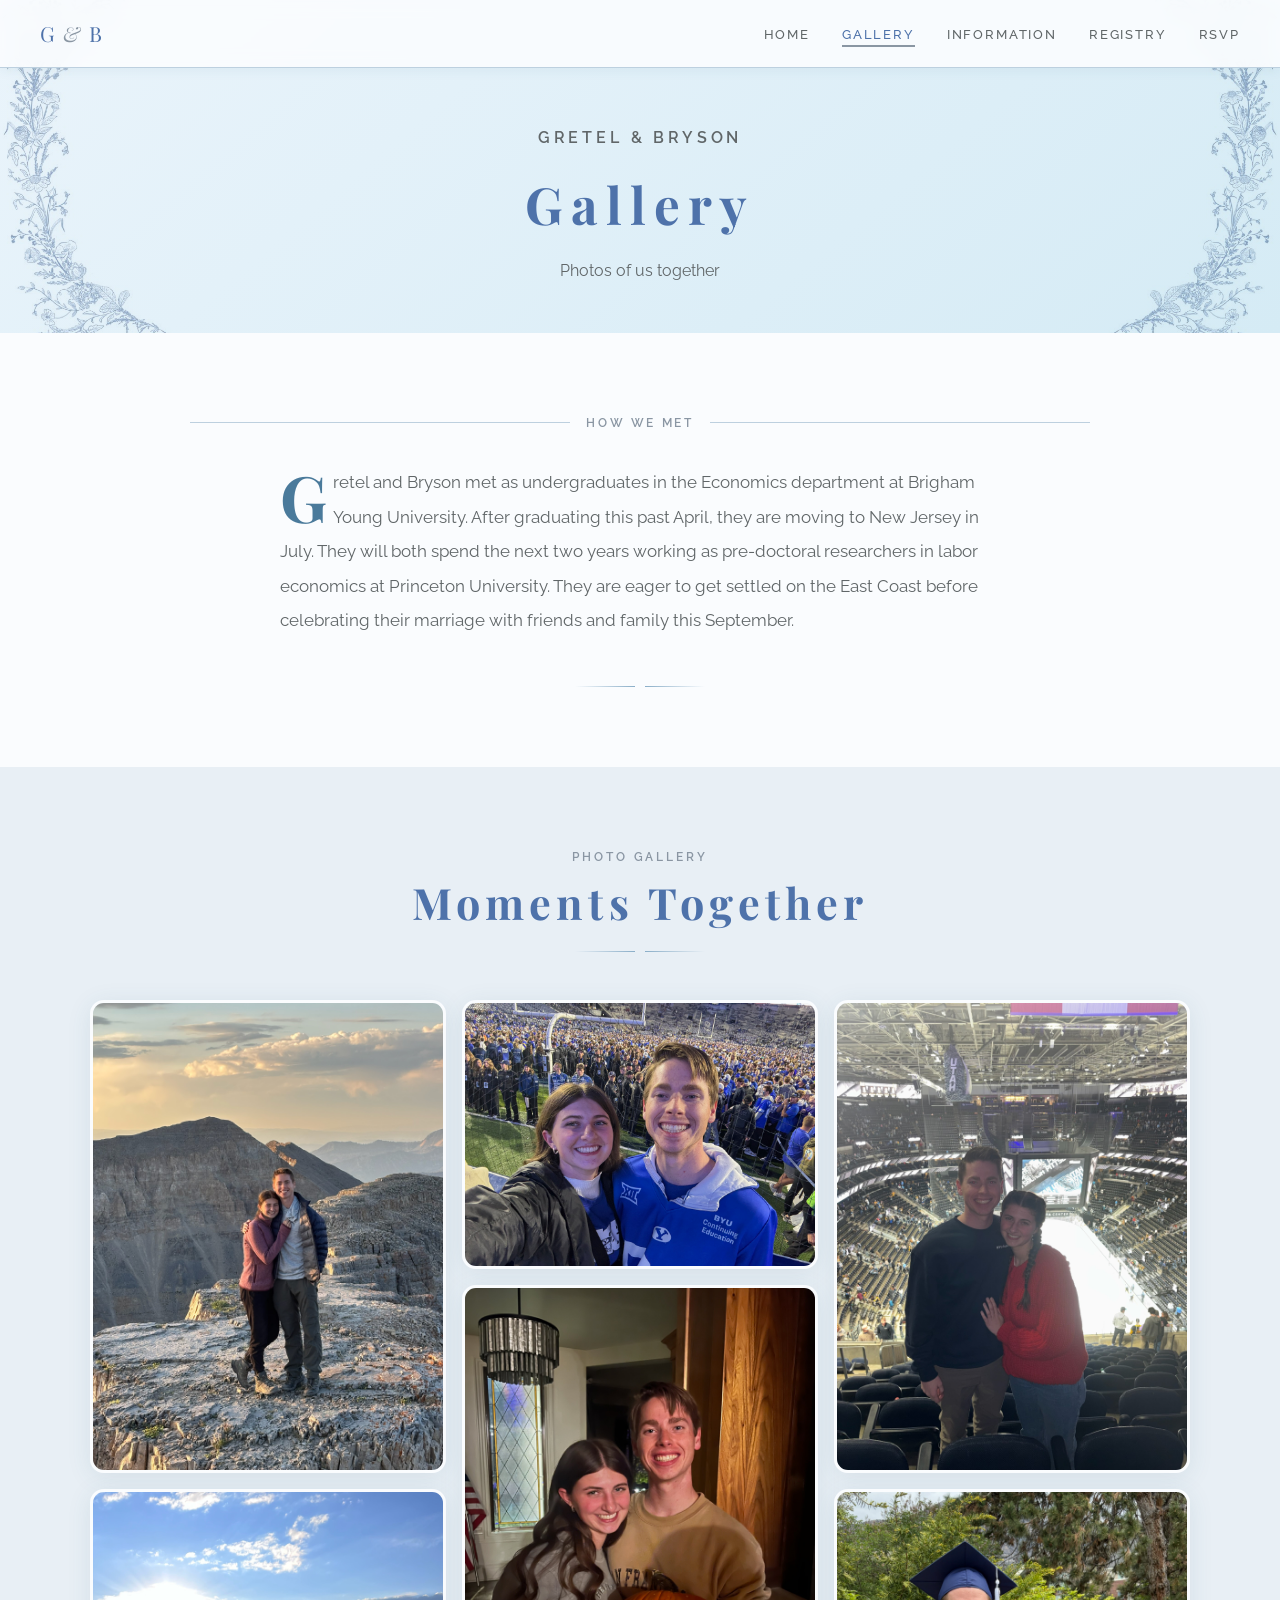
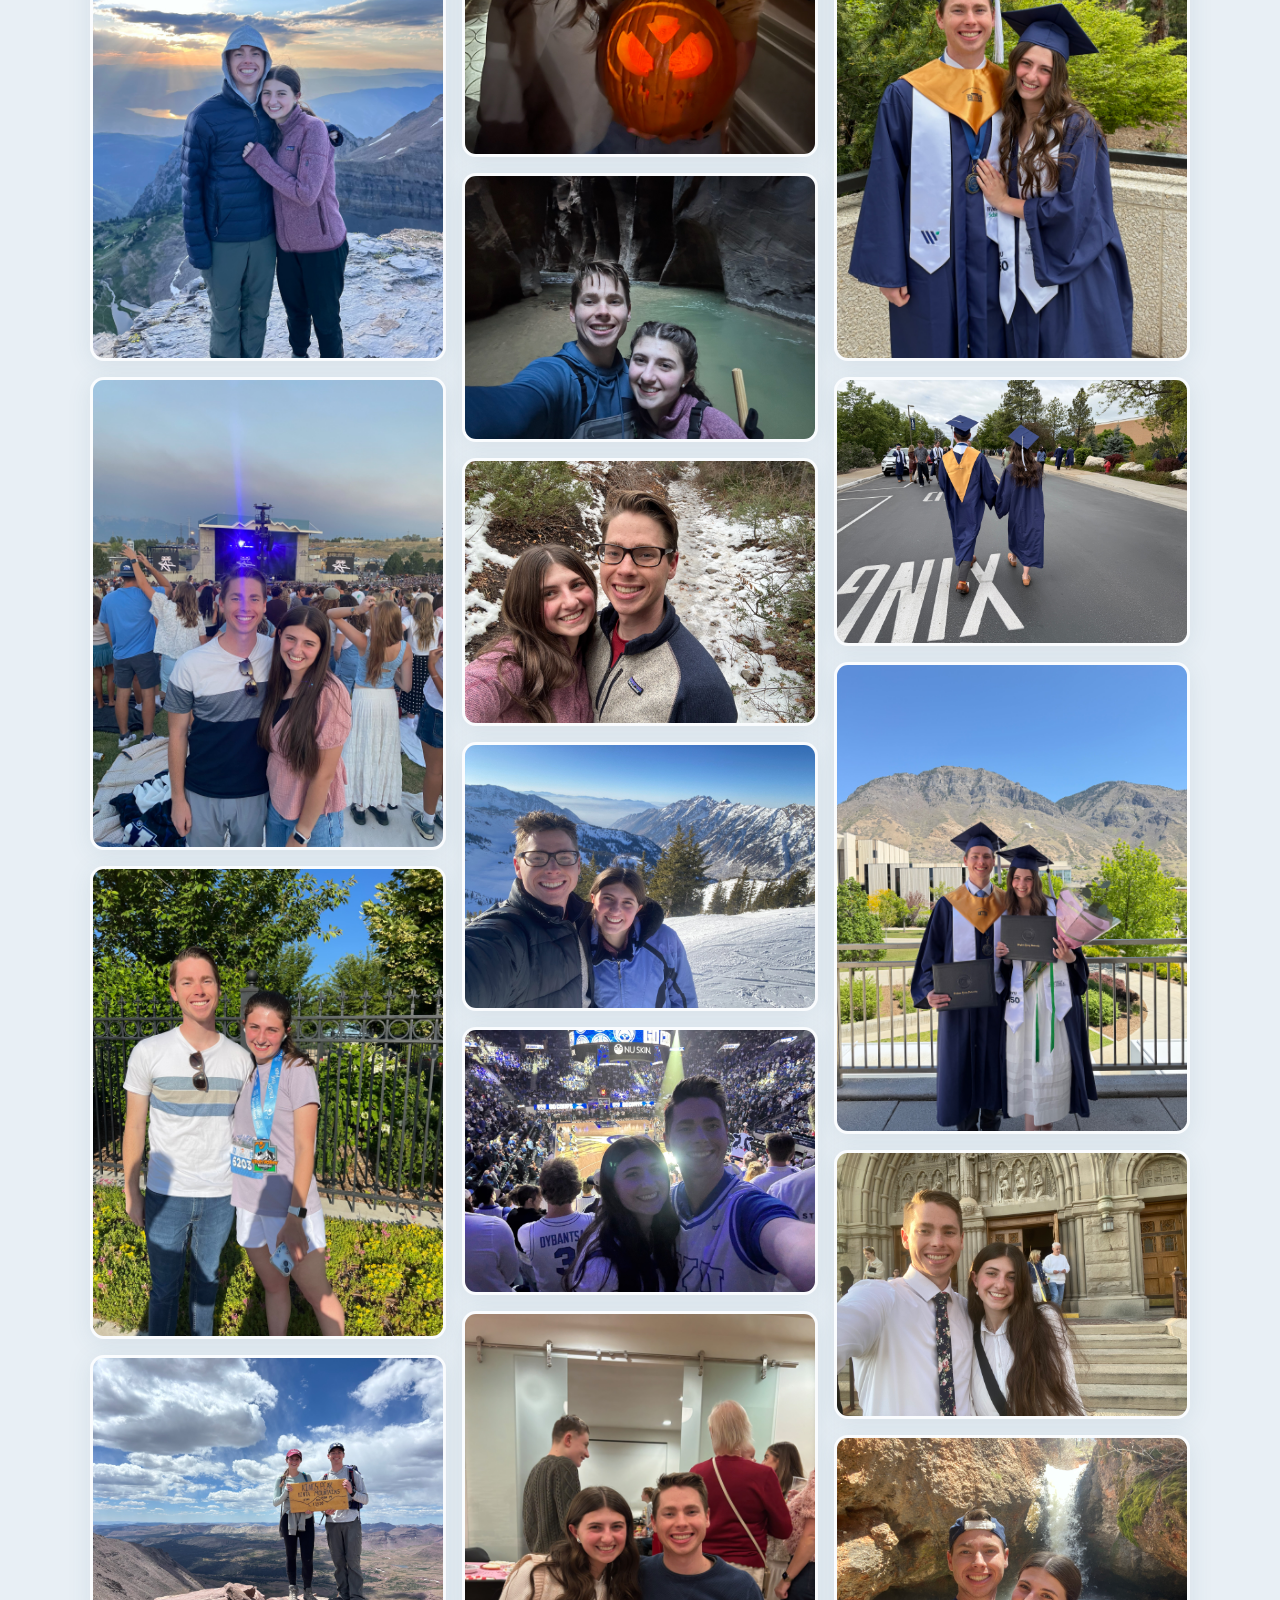
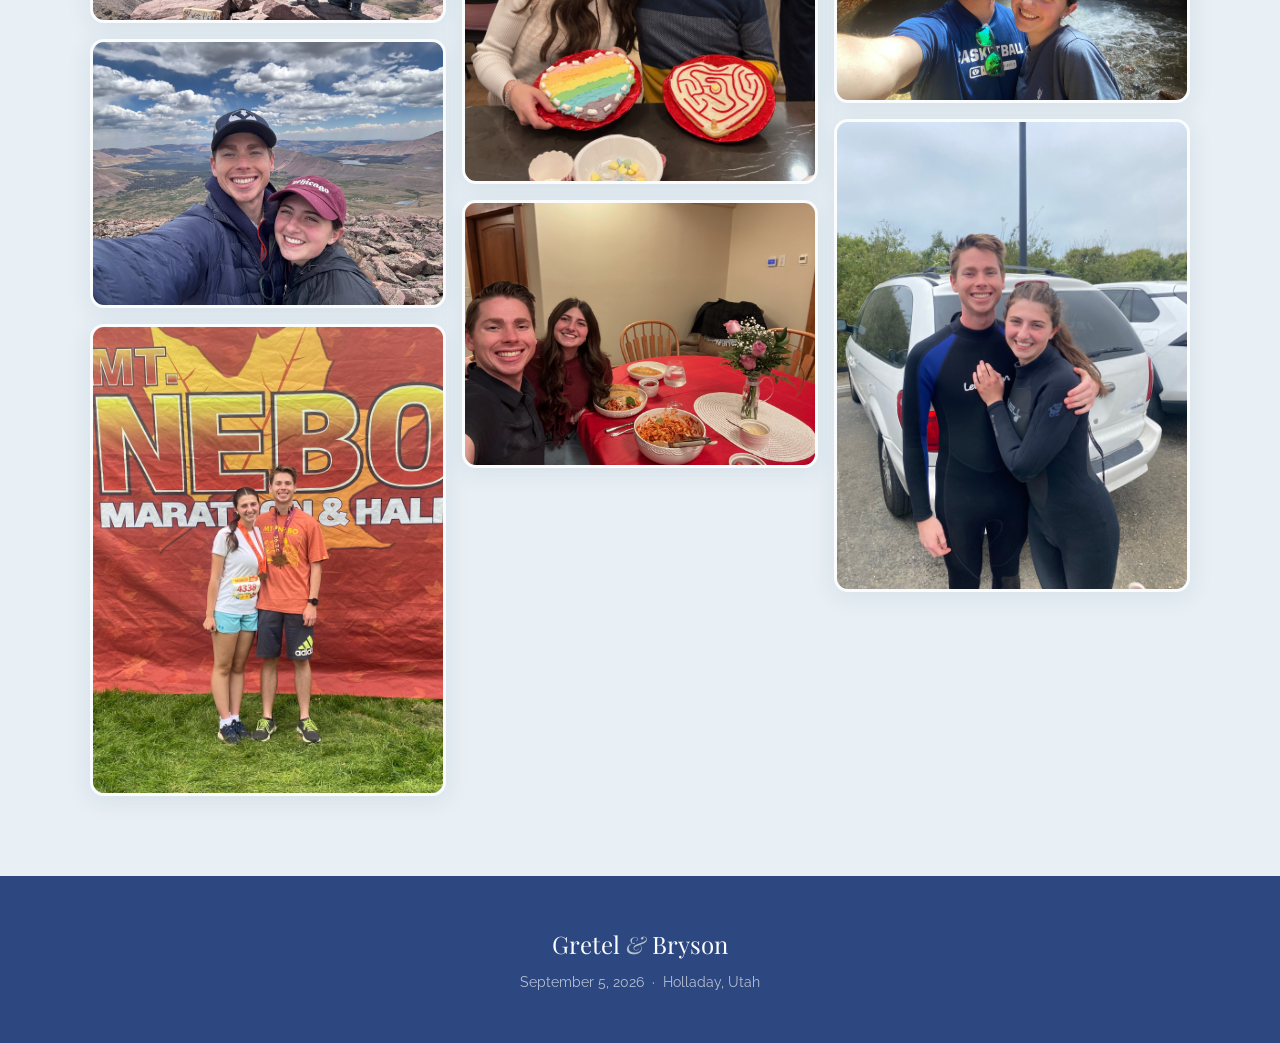
==== gallery.html @ ce67a37f "Add files via upload" ====
<!DOCTYPE html>

<html lang="en">
<head>
<meta charset="utf-8"/>
<meta content="width=device-width, initial-scale=1.0" name="viewport"/>
<title>Gallery — Gretel &amp; Bryson</title>
<link href="styles.css" rel="stylesheet"/>
<style>
    .story-text {
      max-width: 720px;
      margin: 0 auto;
      font-size: 1.08rem;
      line-height: 2;
      color: var(--text-mid);
      font-family: 'Raleway', sans-serif;
    }

    .story-drop-cap::first-letter {
      font-family: 'Playfair Display', serif;
      font-size: 4rem;
      font-weight: 700;
      color: var(--blue-deep);
      float: left;
      line-height: 0.8;
      margin: 0.1em 0.1em 0 0;
    }

    .chapter-label {
      display: flex;
      align-items: center;
      gap: 1rem;
      margin-bottom: 2rem;
    }
    .chapter-label::before,
    .chapter-label::after {
      content: '';
      flex: 1;
      height: 1px;
      background: var(--blue-light);
    }
    .chapter-label span {
      font-size: 0.75rem;
      letter-spacing: 0.22em;
      text-transform: uppercase;
      color: var(--gold);
      font-weight: 600;
      white-space: nowrap;
    }
  </style>
</head>
<body>
<!-- NAV -->
<nav>
<a class="nav-brand" href="index.html">

      G <span>&amp;</span> B
    </a>
<ul class="nav-links">
<li><a href="index.html">Home</a></li>
<li><a class="active" href="gallery.html">Gallery</a></li>
<li><a href="information.html">Information</a></li>
<li><a href="registry.html">Registry</a></li>
<li><a href="rsvp.html">RSVP</a></li>
</ul>
</nav>
<!-- PAGE HERO -->
<div class="page-hero">
<img alt="" class="page-garland left" src="images/wedding_flowers.jpg"/>
<img alt="" class="page-garland right" src="images/wedding_flowers.jpg"/>
<div class="page-hero-inner">
<p class="section-label">Gretel &amp; Bryson</p>
<h1>Gallery</h1>
<p>Photos of us together</p>
</div>
</div>
<!-- STORY TEXT -->
<section style="background: var(--white);">
<div class="section-inner" style="text-align:center;">
<div class="chapter-label">
<span>How We Met</span>
</div>
<div class="story-text" style="text-align:left;">
<p class="story-drop-cap">
          Gretel and Bryson met as undergraduates in the Economics department at Brigham Young University. After graduating this past April, they are moving to New Jersey in July. They will both spend the next two years working as pre-doctoral researchers in labor economics at Princeton University. They are eager to get settled on the East Coast before celebrating their marriage with friends and family this September.
        </p>
</div>
<div class="divider" style="margin-top:3rem;">

</div>
</div>
</section>
<!-- PHOTO GALLERY -->
<section style="background: var(--blue-pale);">
<div class="section-inner wide">
<div style="text-align:center; margin-bottom:3rem;">
<p class="section-label">Photo Gallery</p>
<h2 class="section-title">Moments Together</h2>
<div class="divider">

</div>
</div>
<div class="photo-gallery" id="gallery">
<div class="photo-gallery-item" onclick="openLightbox(0)"><img alt="Gretel and Bryson" loading="lazy" src="images/IMG_0001.jpg"/></div>
<div class="photo-gallery-item" onclick="openLightbox(1)"><img alt="Gretel and Bryson" loading="lazy" src="images/IMG_0002.jpg"/></div>
<div class="photo-gallery-item" onclick="openLightbox(2)"><img alt="Gretel and Bryson" loading="lazy" src="images/IMG_0003.jpg"/></div>
<div class="photo-gallery-item" onclick="openLightbox(3)"><img alt="Gretel and Bryson" loading="lazy" src="images/IMG_0004.jpg"/></div>
<div class="photo-gallery-item" onclick="openLightbox(4)"><img alt="Gretel and Bryson" loading="lazy" src="images/IMG_0005.jpg"/></div>
<div class="photo-gallery-item" onclick="openLightbox(5)"><img alt="Gretel and Bryson" loading="lazy" src="images/IMG_0006.jpg"/></div>
<div class="photo-gallery-item" onclick="openLightbox(6)"><img alt="Gretel and Bryson" loading="lazy" src="images/IMG_0007.jpg"/></div>
<div class="photo-gallery-item" onclick="openLightbox(7)"><img alt="Gretel and Bryson" loading="lazy" src="images/IMG_0008.jpg"/></div>
<div class="photo-gallery-item" onclick="openLightbox(8)"><img alt="Gretel and Bryson" loading="lazy" src="images/IMG_0009.jpg"/></div>
<div class="photo-gallery-item" onclick="openLightbox(9)"><img alt="Gretel and Bryson" loading="lazy" src="images/IMG_0010.jpg"/></div>
<div class="photo-gallery-item" onclick="openLightbox(10)"><img alt="Gretel and Bryson" loading="lazy" src="images/IMG_0011.jpg"/></div>
<div class="photo-gallery-item" onclick="openLightbox(11)"><img alt="Gretel and Bryson" loading="lazy" src="images/IMG_0012.jpg"/></div>
<div class="photo-gallery-item" onclick="openLightbox(12)"><img alt="Gretel and Bryson" loading="lazy" src="images/IMG_0013.jpg"/></div>
<div class="photo-gallery-item" onclick="openLightbox(13)"><img alt="Gretel and Bryson" loading="lazy" src="images/IMG_0014.jpg"/></div>
<div class="photo-gallery-item" onclick="openLightbox(14)"><img alt="Gretel and Bryson" loading="lazy" src="images/IMG_0015.jpg"/></div>
<div class="photo-gallery-item" onclick="openLightbox(15)"><img alt="Gretel and Bryson" loading="lazy" src="images/IMG_0016.jpg"/></div>
<div class="photo-gallery-item" onclick="openLightbox(16)"><img alt="Gretel and Bryson" loading="lazy" src="images/IMG_0017.jpg"/></div>
<div class="photo-gallery-item" onclick="openLightbox(17)"><img alt="Gretel and Bryson" loading="lazy" src="images/IMG_0018.jpeg"/></div>
<div class="photo-gallery-item" onclick="openLightbox(18)"><img alt="Gretel and Bryson" loading="lazy" src="images/IMG_0019.jpeg"/></div>
<div class="photo-gallery-item" onclick="openLightbox(19)"><img alt="Gretel and Bryson" loading="lazy" src="images/F5351442-0942-4ABD-81E9-B2943E50AB1A.jpeg"/></div>
<div class="photo-gallery-item" onclick="openLightbox(20)"><img alt="Gretel and Bryson" loading="lazy" src="images/9490EA59-0262-4757-8E0F-802A76DB2DB2.jpeg"/></div>
<div class="photo-gallery-item" onclick="openLightbox(21)"><img alt="Gretel and Bryson" loading="lazy" src="images/1F84825C-9CA9-45B9-AF4E-D3D174F434C0.jpeg"/></div>
</div>
</div>
</section>
<!-- LIGHTBOX -->
<div class="lightbox" id="lightbox" onclick="closeLightboxIfBackground(event)">
<button class="lightbox-close" onclick="closeLightbox()">×</button>
<button class="lightbox-nav prev" onclick="changePhoto(-1)">‹</button>
<img alt="" id="lightbox-img" src=""/>
<button class="lightbox-nav next" onclick="changePhoto(1)">›</button>
</div>
<!-- FOOTER -->
<footer>


<p class="footer-names">Gretel <span>&amp;</span> Bryson</p>
<p style="margin-top:0.3rem;">September 5, 2026  ·  Holladay, Utah</p>
</footer>
<script>
    const photos = [
      'images/IMG_0001.jpg','images/IMG_0002.jpg','images/IMG_0003.jpg',
      'images/IMG_0004.jpg','images/IMG_0005.jpg','images/IMG_0006.jpg',
      'images/IMG_0007.jpg','images/IMG_0008.jpg','images/IMG_0009.jpg',
      'images/IMG_0010.jpg','images/IMG_0011.jpg','images/IMG_0012.jpg',
      'images/IMG_0013.jpg','images/IMG_0014.jpg','images/IMG_0015.jpg',
      'images/IMG_0016.jpg','images/IMG_0017.jpg','images/IMG_0018.jpeg',
      'images/IMG_0019.jpeg','images/F5351442-0942-4ABD-81E9-B2943E50AB1A.jpeg',
      'images/9490EA59-0262-4757-8E0F-802A76DB2DB2.jpeg',
      'images/1F84825C-9CA9-45B9-AF4E-D3D174F434C0.jpeg'
    ];
    let current = 0;

    function openLightbox(index) {
      current = index;
      document.getElementById('lightbox-img').src = photos[current];
      document.getElementById('lightbox').classList.add('open');
      document.body.style.overflow = 'hidden';
    }

    function closeLightbox() {
      document.getElementById('lightbox').classList.remove('open');
      document.body.style.overflow = '';
    }

    function closeLightboxIfBackground(e) {
      if (e.target === document.getElementById('lightbox')) closeLightbox();
    }

    function changePhoto(dir) {
      current = (current + dir + photos.length) % photos.length;
      document.getElementById('lightbox-img').src = photos[current];
    }

    document.addEventListener('keydown', e => {
      if (!document.getElementById('lightbox').classList.contains('open')) return;
      if (e.key === 'ArrowRight') changePhoto(1);
      if (e.key === 'ArrowLeft')  changePhoto(-1);
      if (e.key === 'Escape')     closeLightbox();
    });
  </script>
</body>
</html>
---- styles.css ----
@import url('https://fonts.googleapis.com/css2?family=Playfair+Display:ital,wght@0,400;0,600;0,700;1,400;1,600&family=Raleway:wght@300;400;500;600&display=swap');

*, *::before, *::after { box-sizing: border-box; margin: 0; padding: 0; }

:root {
  --blue-pale:    #e8eff5;
  --blue-light:   #bdd0df;
  --blue-mid:     #8aaec8;
  --blue-deep:    #4a7a9b;
  --blue-dark:    #4e72aa;
  --gold:         #8a96a3;
  --gold-light:   #b8c2cc;
  --text-dark:    #38393a;
  --text-mid:     #606668;
  --text-light:   #90979c;
  --white:        #fafcfe;
  --shadow:       0 4px 24px rgba(46,95,122,0.10);
  --shadow-hover: 0 8px 32px rgba(46,95,122,0.18);
}

html { scroll-behavior: smooth; }

body {
  font-family: 'Raleway', sans-serif;
  color: var(--text-dark);
  background: var(--white);
  line-height: 1.7;
}

/* ── FLOWER SVG ASSETS ── */
/* Inline reusable flower used via JS/HTML */
.floral-divider {
  display: flex;
  align-items: center;
  justify-content: center;
  gap: 0.6rem;
  margin: 1.8rem auto;
}

.floral-divider .line {
  height: 1px;
  width: 80px;
  background: linear-gradient(90deg, transparent, var(--blue-mid), transparent);
}

.floral-divider .flower-sm {
  width: 22px;
  height: 22px;
  opacity: 0.7;
}

/* Corner flower decorations */
.flower-corner {
  position: absolute;
  opacity: 0.13;
  pointer-events: none;
}

/* ── NAVIGATION ── */
nav {
  position: fixed;
  top: 0; left: 0; right: 0;
  z-index: 100;
  background: rgba(250,252,254,0.93);
  backdrop-filter: blur(8px);
  border-bottom: 1px solid var(--blue-light);
  padding: 0 2.5rem;
  display: flex;
  align-items: center;
  justify-content: space-between;
  height: 68px;
  box-shadow: 0 2px 12px rgba(46,95,122,0.07);
}

.nav-brand {
  font-family: 'Playfair Display', serif;
  font-size: 1.3rem;
  color: var(--blue-dark);
  text-decoration: none;
  letter-spacing: 0.02em;
  display: flex;
  align-items: center;
  gap: 0.5rem;
}

.nav-brand span { color: var(--gold); font-style: italic; }

.nav-links {
  display: flex;
  gap: 2rem;
  list-style: none;
}

.nav-links a {
  font-family: 'Raleway', sans-serif;
  font-weight: 500;
  font-size: 0.82rem;
  letter-spacing: 0.14em;
  text-transform: uppercase;
  color: var(--text-mid);
  text-decoration: none;
  transition: color 0.2s;
  padding-bottom: 3px;
}

.nav-links a:hover { color: var(--blue-dark); }
.nav-links a.active {
  color: var(--blue-dark);
  border-bottom: 2px solid var(--gold);
}

/* ── BUTTONS ── */
.btn {
  display: inline-block;
  padding: 0.85rem 2.2rem;
  border-radius: 40px;
  font-family: 'Raleway', sans-serif;
  font-weight: 600;
  font-size: 0.85rem;
  letter-spacing: 0.1em;
  text-transform: uppercase;
  text-decoration: none;
  cursor: pointer;
  border: none;
  transition: all 0.25s ease;
}

.btn-primary {
  background: var(--blue-deep);
  color: var(--white);
  box-shadow: 0 4px 14px rgba(74,122,155,0.3);
}
.btn-primary:hover {
  background: #3d62a0;
  box-shadow: 0 6px 20px rgba(74,122,155,0.4);
  transform: translateY(-1px);
}

.btn-outline {
  background: transparent;
  color: var(--blue-dark);
  border: 1.5px solid var(--blue-deep);
}
.btn-outline:hover {
  background: var(--blue-pale);
  transform: translateY(-1px);
}

.btn-gold {
  background: var(--gold);
  color: var(--white);
  box-shadow: 0 4px 14px rgba(196,168,130,0.35);
}
.btn-gold:hover {
  background: #6e7d8c;
  transform: translateY(-1px);
}

/* ── SECTION SHARED ── */
section { padding: 5rem 1.5rem; }

.section-inner { max-width: 900px; margin: 0 auto; }
.section-inner.wide { max-width: 1100px; }

.section-label {
  font-size: 0.75rem;
  letter-spacing: 0.24em;
  text-transform: uppercase;
  color: var(--gold);
  font-weight: 600;
  margin-bottom: 0.6rem;
}

.section-title {
  font-family: 'Playfair Display', serif;
  font-size: clamp(1.9rem, 4vw, 2.7rem);
  color: var(--blue-dark);
  line-height: 1.2;
  margin-bottom: 1rem;
  letter-spacing: 0.12em;
}

/* Floral divider replaces old .divider */
.divider {
  display: flex;
  align-items: center;
  justify-content: center;
  gap: 0.6rem;
  margin: 1.4rem auto 0;
}
.divider::before,
.divider::after {
  content: '';
  height: 1px;
  width: 60px;
  background: linear-gradient(90deg, transparent, var(--blue-mid));
}
.divider::after {
  background: linear-gradient(90deg, var(--blue-mid), transparent);
}
.divider-flower {
  display: inline-block;
  width: 18px;
  height: 18px;
}

/* ── FOOTER ── */
footer {
  background: #2d4880;
  color: rgba(255,255,255,0.65);
  text-align: center;
  padding: 3rem 1rem;
  font-size: 0.88rem;
  position: relative;
  overflow: hidden;
}

footer .footer-flowers {
  position: absolute;
  opacity: 0.08;
  bottom: -20px;
}
footer .footer-flowers.left  { left: -20px; }
footer .footer-flowers.right { right: -20px; transform: scaleX(-1); }

footer .footer-names {
  font-family: 'Playfair Display', serif;
  font-size: 1.5rem;
  color: var(--white);
  margin-bottom: 0.4rem;
}
footer .footer-names span { color: var(--gold-light); font-style: italic; }

/* ── CARDS ── */
.card {
  background: var(--white);
  border-radius: 16px;
  padding: 2rem;
  box-shadow: var(--shadow);
  border: 1px solid rgba(189,208,223,0.6);
  transition: box-shadow 0.25s, transform 0.25s;
}
.card:hover {
  box-shadow: var(--shadow-hover);
  transform: translateY(-3px);
}
.card-icon { font-size: 1.8rem; margin-bottom: 0.9rem; }
.card h3 {
  font-family: 'Playfair Display', serif;
  font-size: 1.2rem;
  color: var(--blue-dark);
  margin-bottom: 0.5rem;
}

.grid-2 { display: grid; grid-template-columns: repeat(auto-fit, minmax(260px,1fr)); gap: 1.5rem; }
.grid-3 { display: grid; grid-template-columns: repeat(auto-fit, minmax(240px,1fr)); gap: 1.5rem; }
.grid-4 { display: grid; grid-template-columns: repeat(auto-fit, minmax(200px,1fr)); gap: 1.5rem; }

/* ── FORMS ── */
.form-group { margin-bottom: 1.4rem; }
.form-group label {
  display: block;
  font-weight: 600;
  font-size: 0.85rem;
  letter-spacing: 0.06em;
  color: var(--text-dark);
  margin-bottom: 0.45rem;
}
.form-group input,
.form-group select,
.form-group textarea {
  width: 100%;
  padding: 0.75rem 1rem;
  border: 1.5px solid var(--blue-light);
  border-radius: 10px;
  font-family: 'Raleway', sans-serif;
  font-size: 0.95rem;
  color: var(--text-dark);
  background: var(--white);
  transition: border-color 0.2s, box-shadow 0.2s;
  outline: none;
}
.form-group input:focus,
.form-group select:focus,
.form-group textarea:focus {
  border-color: var(--blue-deep);
  box-shadow: 0 0 0 3px rgba(74,122,155,0.12);
}
.form-group textarea { resize: vertical; min-height: 110px; }
.form-row { display: grid; grid-template-columns: 1fr 1fr; gap: 1.2rem; }

/* ── BOTANICAL GARLANDS — homepage hero ── */
.hero-garland {
  position: absolute;
  height: clamp(320px, 60vh, 580px);
  width: auto;
  pointer-events: none;
  z-index: 1;
  mix-blend-mode: multiply;
  opacity: 0.92;
  top: 50%;
}
.hero-garland.left {
  left: max(0px, calc(50% - 480px));
  transform: translateY(-50%);
}
.hero-garland.right {
  right: max(0px, calc(50% - 480px));
  transform: translateY(-50%) scaleX(-1);
}
@media (max-width: 700px) {
  .hero-garland { height: clamp(200px, 45vh, 320px); }
  .hero-garland.left  { left: -20px; }
  .hero-garland.right { right: -20px; }
}

/* ── BOTANICAL GARLANDS — inner page banners ── */
.page-garland {
  position: absolute;
  height: 110%;
  width: auto;
  pointer-events: none;
  z-index: 0;
  mix-blend-mode: multiply;
  opacity: 0.80;
  top: 50%;
}
.page-garland.left  { left: -10px;  transform: translateY(-50%); }
.page-garland.right { right: -10px; transform: translateY(-50%) scaleX(-1); }
@media (max-width: 600px) {
  .page-garland { opacity: 0.55; }
}

/* ── HERO (index) ── */
.hero {
  min-height: 100vh;
  background: var(--white);
  display: flex;
  flex-direction: column;
  align-items: center;
  justify-content: center;
  text-align: center;
  padding: 7rem 1.5rem 5rem;
  position: relative;
  overflow: hidden;
}

.hero-content {
  position: relative;
  z-index: 2;
  display: flex;
  flex-direction: column;
  align-items: center;
  justify-content: space-between;
  min-height: 62vh;
  width: 100%;
}

.hero-names-wrap { text-align: center; }

.hero-name-line {
  font-family: 'Playfair Display', serif;
  font-size: clamp(2rem, 5.2vw, 3.6rem);
  color: #4e72aa;
  letter-spacing: 0.3em;
  line-height: 1.3;
  margin: 0;
  font-weight: 400;
}

.hero-and {
  font-family: 'Raleway', sans-serif;
  font-size: 0.9rem;
  color: #8a96a3;
  letter-spacing: 0.06em;
  margin: 1rem 0;
  font-weight: 400;
}

.hero-date-wrap { text-align: center; }

.hero-date {
  font-family: 'Playfair Display', serif;
  font-size: clamp(0.85rem, 1.8vw, 1.1rem);
  color: #4e72aa;
  letter-spacing: 0.26em;
  margin-bottom: 0.5rem;
  font-style: normal;
}

.hero-location {
  font-size: 0.82rem;
  color: #8a96a3;
  letter-spacing: 0.08em;
  text-transform: none;
  margin-bottom: 0;
}


/* ── PAGE HERO (inner pages) ── */
.page-hero {
  padding-top: 68px;
  background: linear-gradient(140deg, #eaf4fb, #d5ebf5);
  text-align: center;
  position: relative;
  overflow: hidden;
}
.page-hero-flower {
  position: absolute;
  opacity: 0.1;
  pointer-events: none;
}
.page-hero-flower.left  { left: -30px; bottom: -30px; width: 200px; }
.page-hero-flower.right { right: -30px; top: -30px; width: 200px; transform: rotate(180deg); }

.page-hero-inner { padding: 3.5rem 1.5rem 3rem; position: relative; z-index: 1; }
.page-hero h1 {
  font-family: 'Playfair Display', serif;
  font-size: clamp(2.2rem, 5vw, 3.2rem);
  color: var(--blue-dark);
  margin-bottom: 0.6rem;
  letter-spacing: 0.16em;
}
.page-hero p { color: var(--text-mid); font-size: 1rem; }

/* ── INFO PAGE ── */
.info-detail { display: flex; align-items: flex-start; gap: 1rem; margin-bottom: 1.1rem; }
.info-icon { font-size: 1.3rem; flex-shrink: 0; margin-top: 0.1rem; }
.info-text strong { display: block; color: var(--blue-dark); font-weight: 600; }
.info-text span { color: var(--text-mid); font-size: 0.93rem; }

.timeline { border-left: 2px solid var(--blue-light); padding-left: 1.8rem; }
.timeline-item { position: relative; margin-bottom: 1.8rem; }
.timeline-item::before {
  content: '';
  position: absolute;
  left: -2.3rem; top: 0.4rem;
  width: 12px; height: 12px;
  border-radius: 50%;
  background: var(--blue-deep);
  border: 2px solid var(--white);
  box-shadow: 0 0 0 2px var(--blue-mid);
}
.timeline-time {
  font-size: 0.78rem;
  letter-spacing: 0.12em;
  text-transform: uppercase;
  color: var(--gold);
  font-weight: 600;
  margin-bottom: 0.2rem;
}
.timeline-event { font-weight: 600; color: var(--blue-dark); }
.timeline-note { font-size: 0.9rem; color: var(--text-mid); }

/* ── OUR STORY GALLERY ── */
.photo-gallery {
  columns: 3;
  column-gap: 1rem;
}
@media (max-width: 860px) { .photo-gallery { columns: 2; } }
@media (max-width: 540px) { .photo-gallery { columns: 1; } }

.photo-gallery-item {
  break-inside: avoid;
  margin-bottom: 1rem;
  border-radius: 14px;
  overflow: hidden;
  box-shadow: var(--shadow);
  border: 3px solid var(--white);
  transition: transform 0.3s, box-shadow 0.3s;
  display: block;
  cursor: pointer;
}
.photo-gallery-item:hover {
  transform: scale(1.02);
  box-shadow: var(--shadow-hover);
}
.photo-gallery-item img {
  width: 100%;
  display: block;
  object-fit: cover;
}

/* Lightbox */
.lightbox {
  display: none;
  position: fixed;
  inset: 0;
  background: rgba(30,50,65,0.9);
  z-index: 999;
  align-items: center;
  justify-content: center;
  padding: 2rem;
}
.lightbox.open { display: flex; }
.lightbox img {
  max-width: 90vw;
  max-height: 88vh;
  border-radius: 12px;
  box-shadow: 0 20px 60px rgba(0,0,0,0.5);
  object-fit: contain;
}
.lightbox-close {
  position: absolute;
  top: 1.2rem; right: 1.5rem;
  color: var(--white);
  font-size: 2rem;
  cursor: pointer;
  line-height: 1;
  background: none;
  border: none;
  opacity: 0.8;
}
.lightbox-close:hover { opacity: 1; }
.lightbox-nav {
  position: absolute;
  top: 50%;
  transform: translateY(-50%);
  background: rgba(255,255,255,0.15);
  border: none;
  color: var(--white);
  font-size: 1.8rem;
  cursor: pointer;
  border-radius: 50%;
  width: 48px; height: 48px;
  display: flex; align-items: center; justify-content: center;
  transition: background 0.2s;
}
.lightbox-nav:hover { background: rgba(255,255,255,0.28); }
.lightbox-nav.prev { left: 1rem; }
.lightbox-nav.next { right: 1rem; }

/* ── REGISTRY ── */
.registry-store-icon {
  width: 68px; height: 68px;
  border-radius: 50%;
  background: var(--blue-pale);
  display: flex; align-items: center; justify-content: center;
  font-size: 1.8rem;
  margin: 0 auto 1.1rem;
  border: 2px solid var(--blue-light);
}
.registry-store-name {
  font-family: 'Playfair Display', serif;
  font-size: 1.35rem;
  color: var(--blue-dark);
  margin-bottom: 0.5rem;
}

/* ── RESPONSIVE ── */
@media (max-width: 640px) {
  .form-row { grid-template-columns: 1fr; }
  .nav-links { gap: 1.2rem; }
  nav { padding: 0 1rem; }
}
@media (max-width: 500px) {
  .nav-links { display: none; }
}
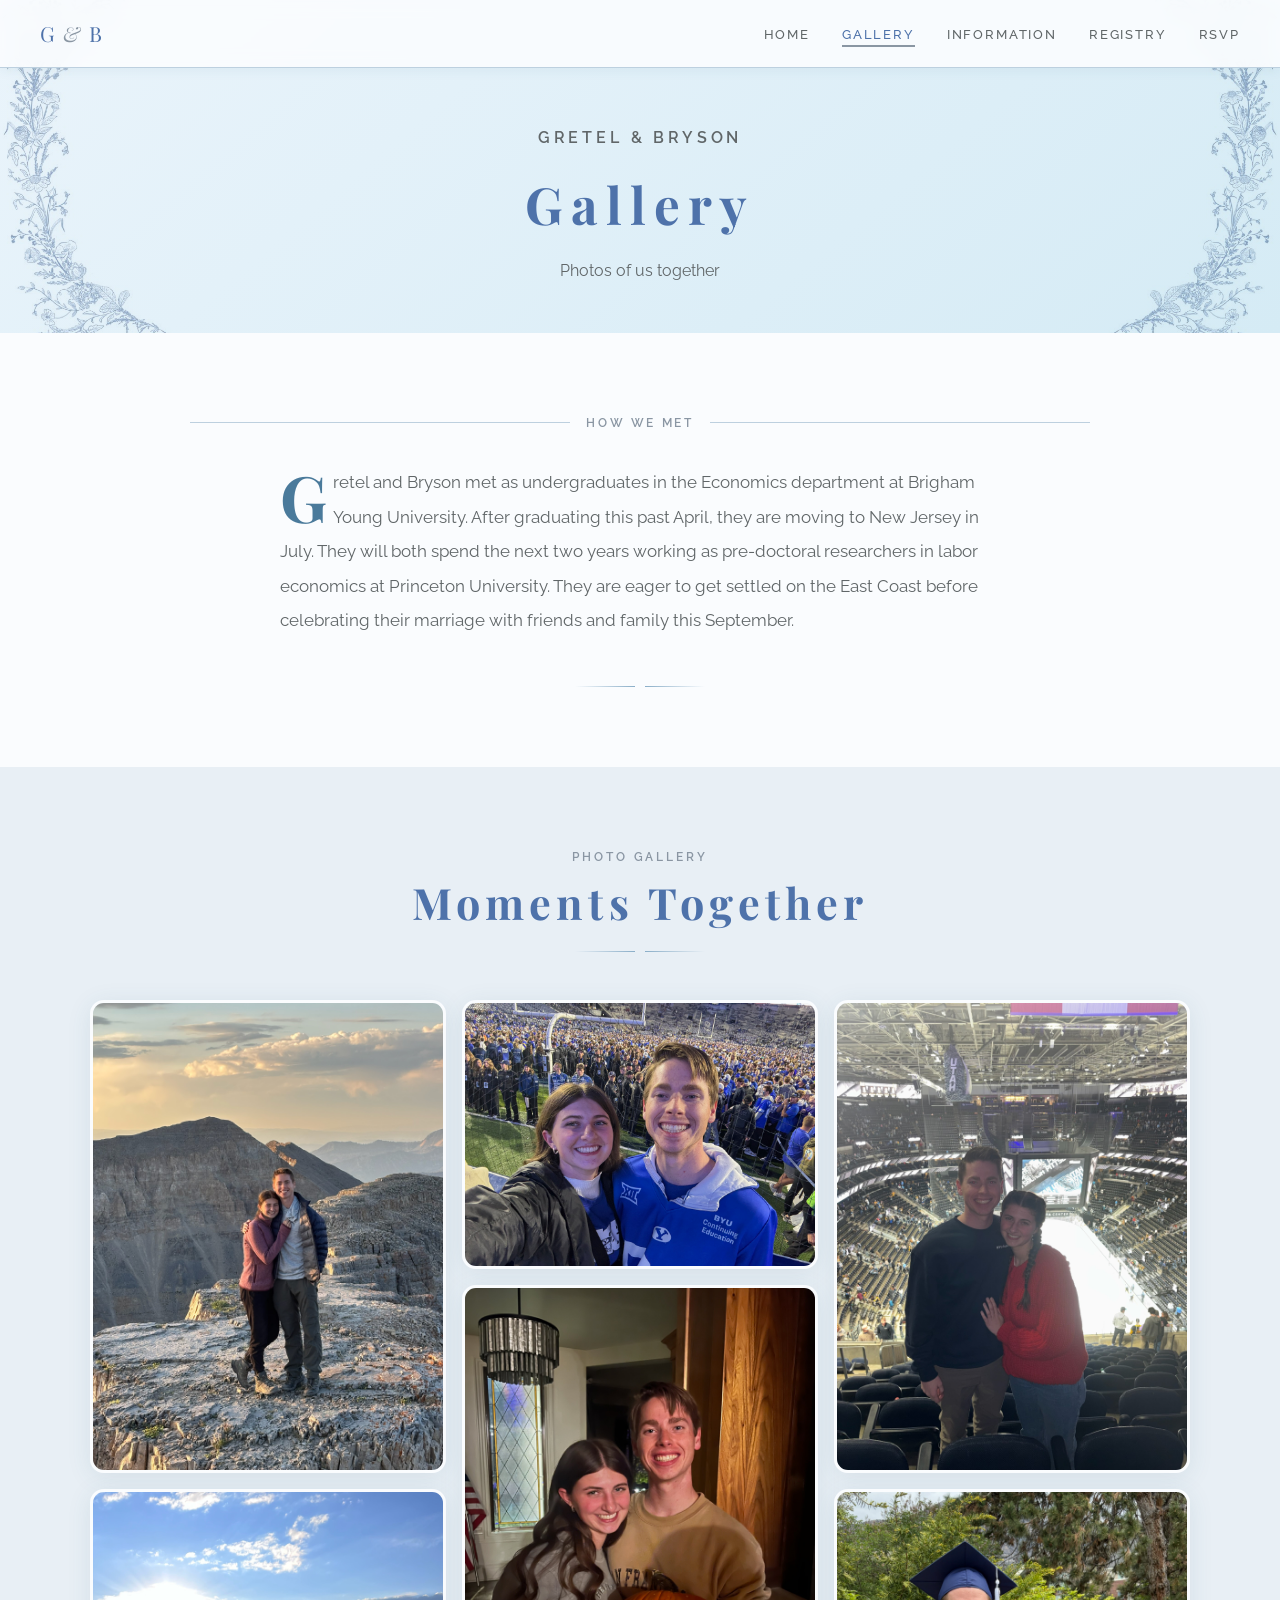
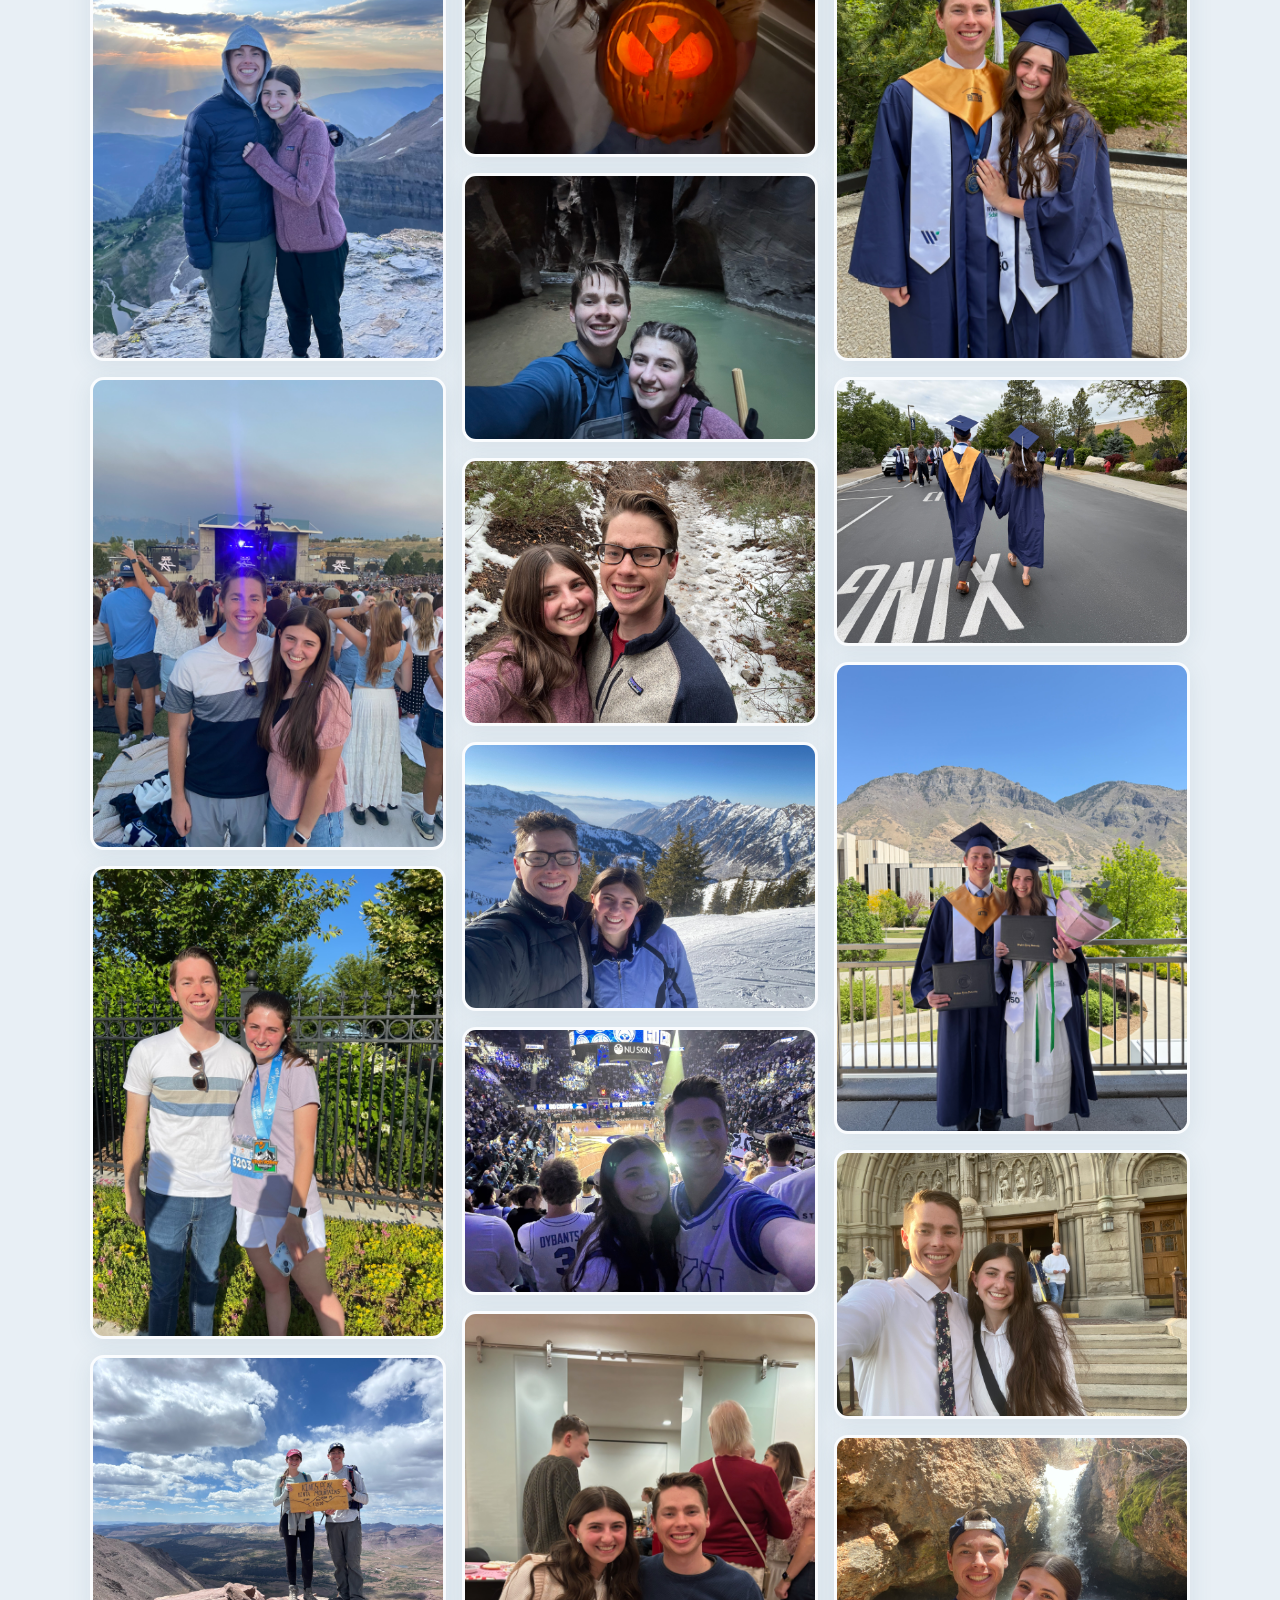
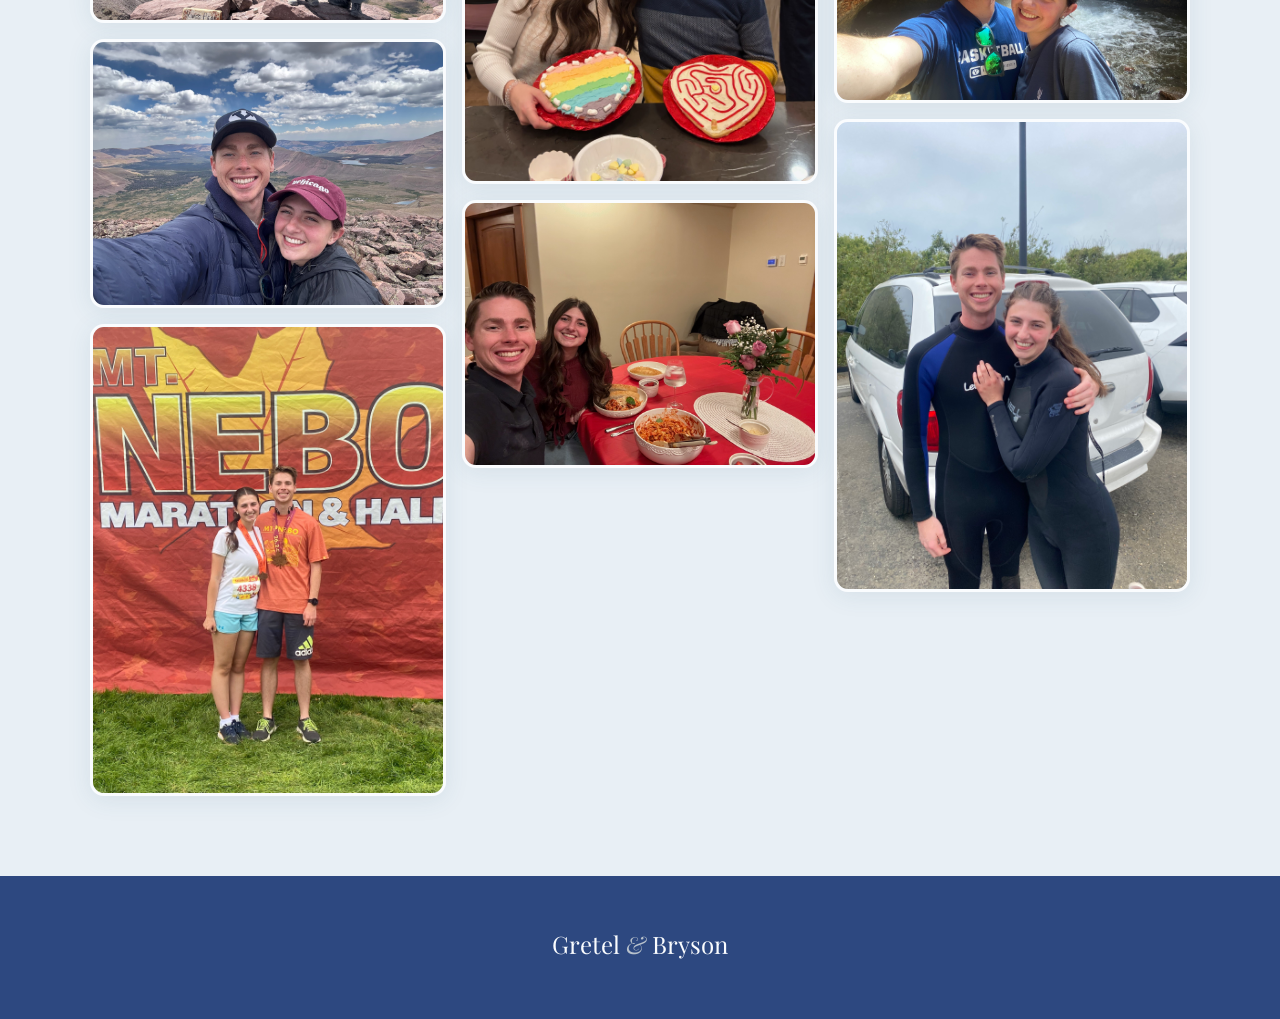
==== commit 1ab62181: "Update" ====
--- a/gallery.html
+++ b/gallery.html
@@ -138,7 +138,7 @@
 
 
 <p class="footer-names">Gretel <span>&amp;</span> Bryson</p>
-<p style="margin-top:0.3rem;">September 5, 2026  ·  Holladay, Utah</p>
+
 </footer>
 <script>
     const photos = [
--- a/styles.css
+++ b/styles.css
@@ -298,7 +298,7 @@
   z-index: 1;
   mix-blend-mode: multiply;
   opacity: 0.92;
-  top: 50%;
+  top: 40%;
 }
 .hero-garland.left {
   left: max(0px, calc(50% - 480px));
@@ -352,7 +352,7 @@
   flex-direction: column;
   align-items: center;
   justify-content: space-between;
-  min-height: 62vh;
+  min-height: 80vh;
   width: 100%;
 }
 
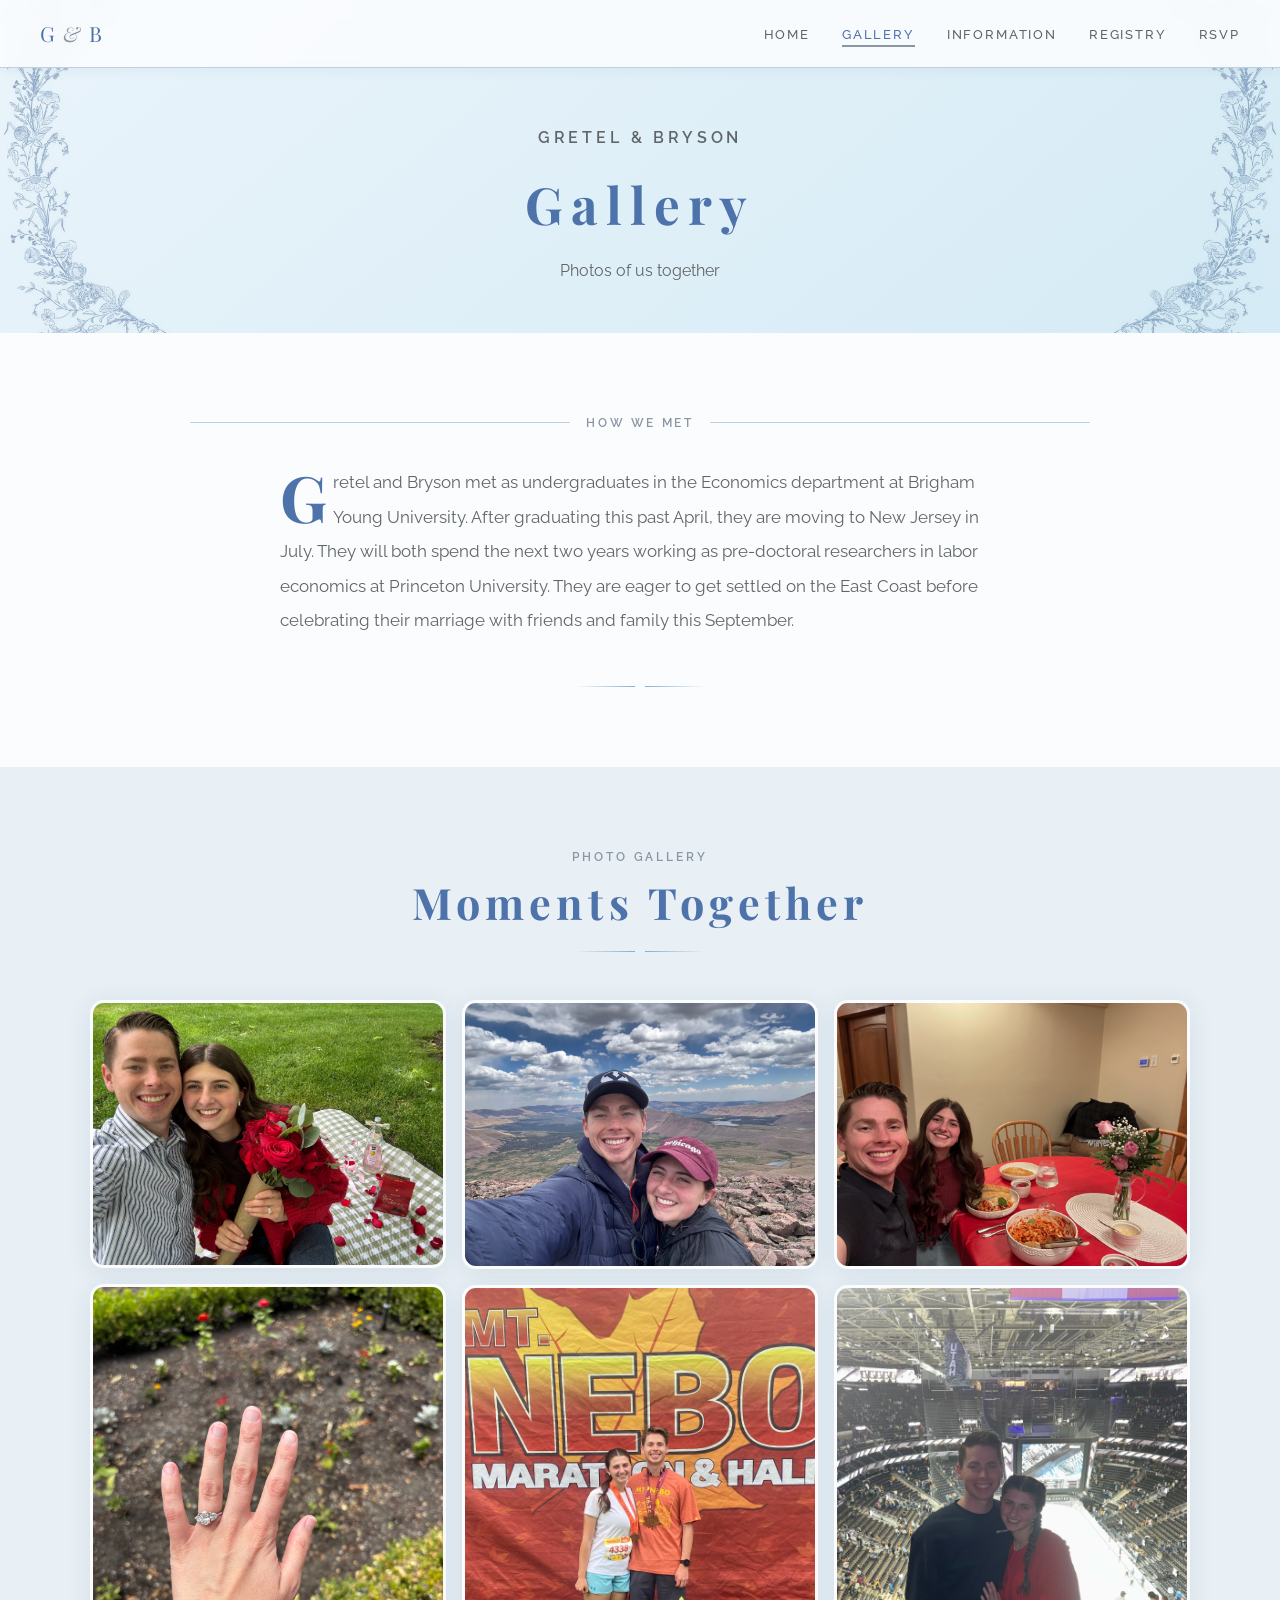
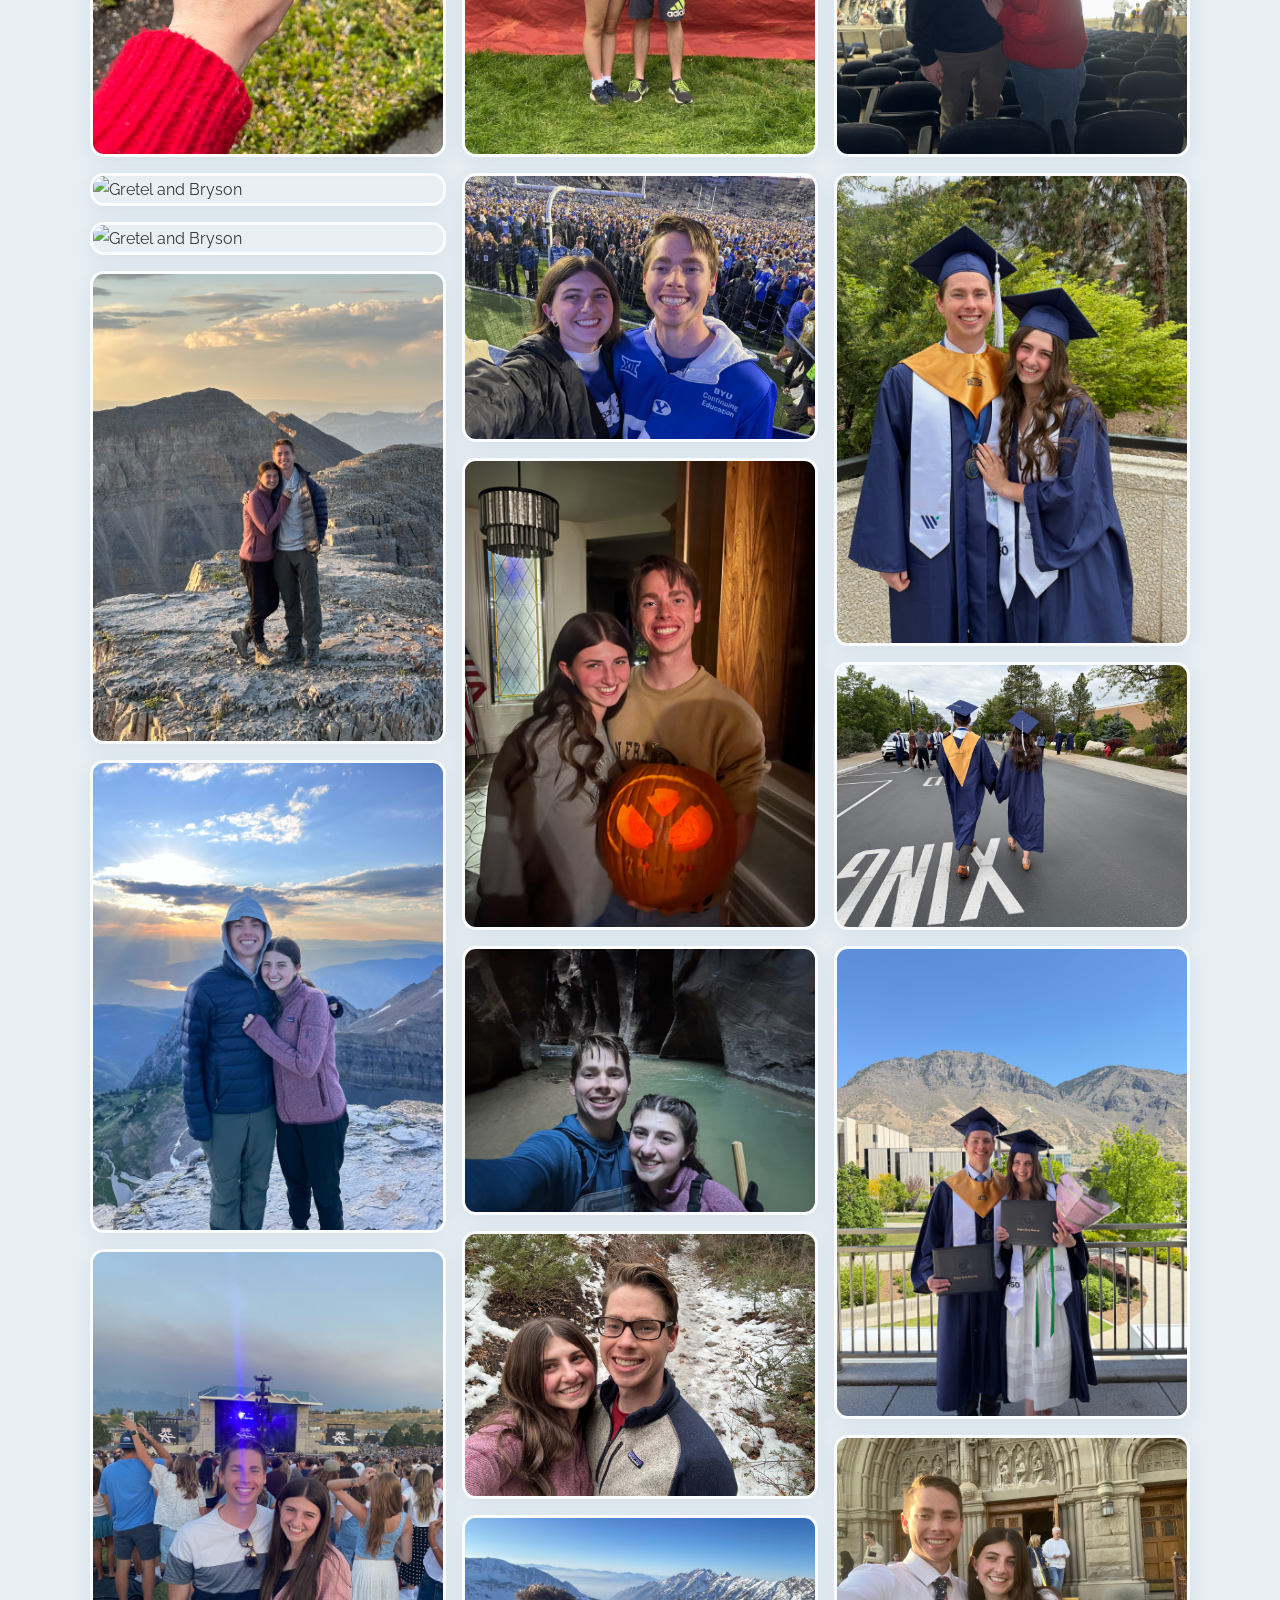
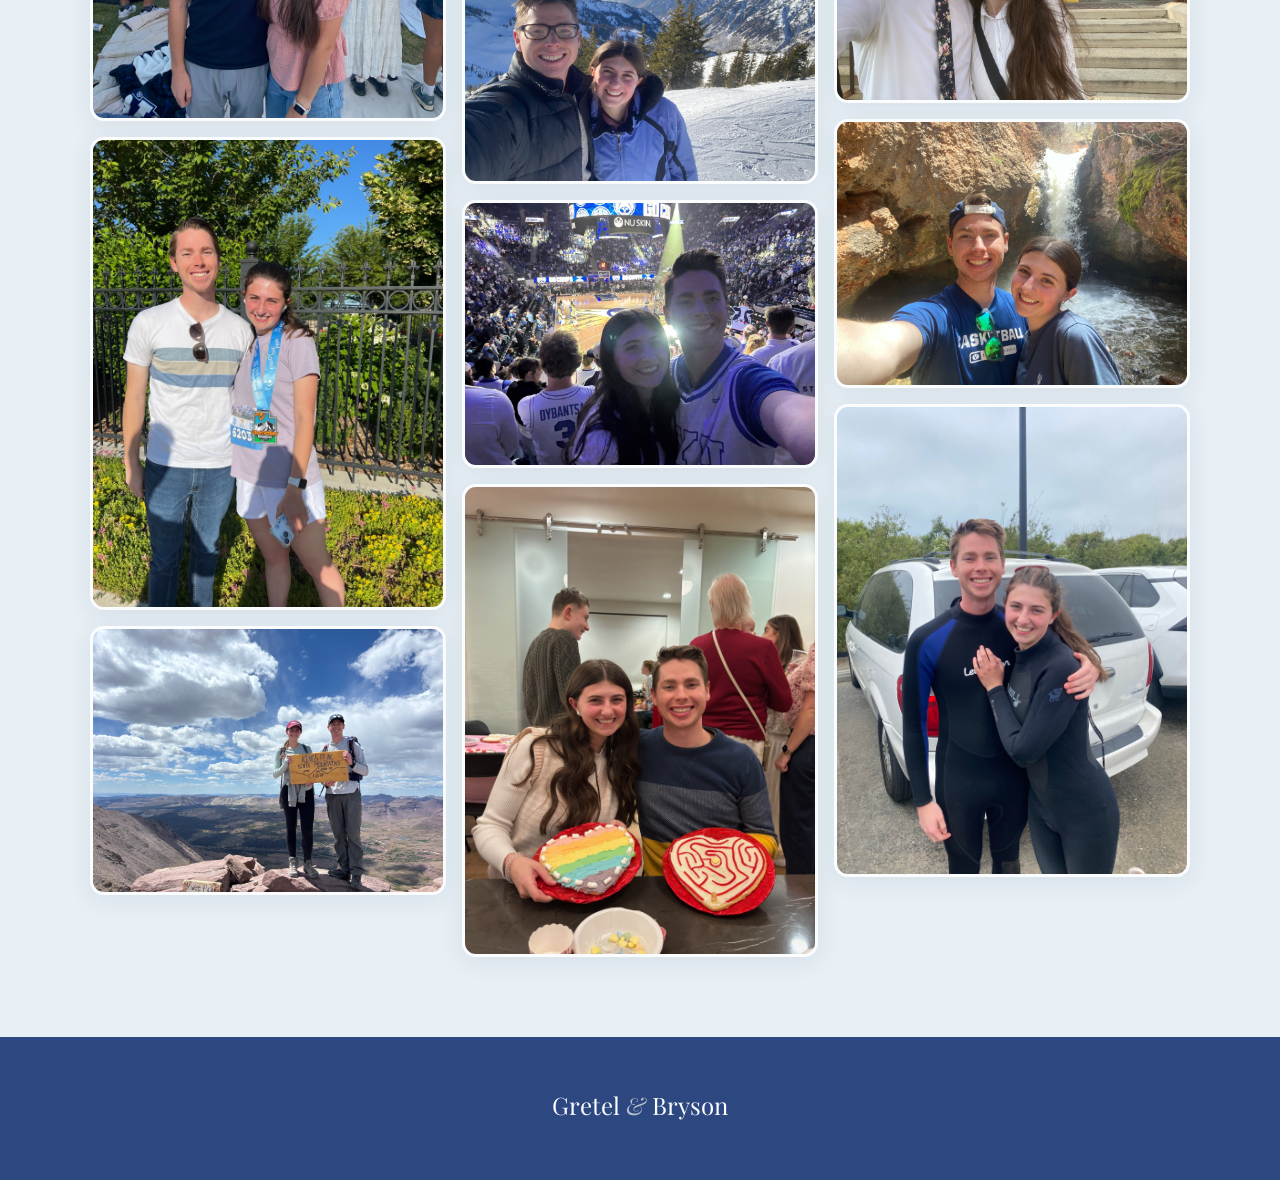
==== commit a562c6de: "update" ====
--- a/gallery.html
+++ b/gallery.html
@@ -63,6 +63,7 @@
 <li><a href="registry.html">Registry</a></li>
 <li><a href="rsvp.html">RSVP</a></li>
 </ul>
+<button class="nav-hamburger" id="nav-hamburger" aria-label="Menu">&#9776;</button>
 </nav>
 <!-- PAGE HERO -->
 <div class="page-hero">
@@ -101,28 +102,32 @@
 </div>
 </div>
 <div class="photo-gallery" id="gallery">
-<div class="photo-gallery-item" onclick="openLightbox(0)"><img alt="Gretel and Bryson" loading="lazy" src="images/IMG_0001.jpg"/></div>
-<div class="photo-gallery-item" onclick="openLightbox(1)"><img alt="Gretel and Bryson" loading="lazy" src="images/IMG_0002.jpg"/></div>
-<div class="photo-gallery-item" onclick="openLightbox(2)"><img alt="Gretel and Bryson" loading="lazy" src="images/IMG_0003.jpg"/></div>
-<div class="photo-gallery-item" onclick="openLightbox(3)"><img alt="Gretel and Bryson" loading="lazy" src="images/IMG_0004.jpg"/></div>
-<div class="photo-gallery-item" onclick="openLightbox(4)"><img alt="Gretel and Bryson" loading="lazy" src="images/IMG_0005.jpg"/></div>
-<div class="photo-gallery-item" onclick="openLightbox(5)"><img alt="Gretel and Bryson" loading="lazy" src="images/IMG_0006.jpg"/></div>
-<div class="photo-gallery-item" onclick="openLightbox(6)"><img alt="Gretel and Bryson" loading="lazy" src="images/IMG_0007.jpg"/></div>
-<div class="photo-gallery-item" onclick="openLightbox(7)"><img alt="Gretel and Bryson" loading="lazy" src="images/IMG_0008.jpg"/></div>
-<div class="photo-gallery-item" onclick="openLightbox(8)"><img alt="Gretel and Bryson" loading="lazy" src="images/IMG_0009.jpg"/></div>
-<div class="photo-gallery-item" onclick="openLightbox(9)"><img alt="Gretel and Bryson" loading="lazy" src="images/IMG_0010.jpg"/></div>
-<div class="photo-gallery-item" onclick="openLightbox(10)"><img alt="Gretel and Bryson" loading="lazy" src="images/IMG_0011.jpg"/></div>
-<div class="photo-gallery-item" onclick="openLightbox(11)"><img alt="Gretel and Bryson" loading="lazy" src="images/IMG_0012.jpg"/></div>
-<div class="photo-gallery-item" onclick="openLightbox(12)"><img alt="Gretel and Bryson" loading="lazy" src="images/IMG_0013.jpg"/></div>
-<div class="photo-gallery-item" onclick="openLightbox(13)"><img alt="Gretel and Bryson" loading="lazy" src="images/IMG_0014.jpg"/></div>
-<div class="photo-gallery-item" onclick="openLightbox(14)"><img alt="Gretel and Bryson" loading="lazy" src="images/IMG_0015.jpg"/></div>
-<div class="photo-gallery-item" onclick="openLightbox(15)"><img alt="Gretel and Bryson" loading="lazy" src="images/IMG_0016.jpg"/></div>
-<div class="photo-gallery-item" onclick="openLightbox(16)"><img alt="Gretel and Bryson" loading="lazy" src="images/IMG_0017.jpg"/></div>
-<div class="photo-gallery-item" onclick="openLightbox(17)"><img alt="Gretel and Bryson" loading="lazy" src="images/IMG_0018.jpeg"/></div>
-<div class="photo-gallery-item" onclick="openLightbox(18)"><img alt="Gretel and Bryson" loading="lazy" src="images/IMG_0019.jpeg"/></div>
-<div class="photo-gallery-item" onclick="openLightbox(19)"><img alt="Gretel and Bryson" loading="lazy" src="images/F5351442-0942-4ABD-81E9-B2943E50AB1A.jpeg"/></div>
-<div class="photo-gallery-item" onclick="openLightbox(20)"><img alt="Gretel and Bryson" loading="lazy" src="images/9490EA59-0262-4757-8E0F-802A76DB2DB2.jpeg"/></div>
-<div class="photo-gallery-item" onclick="openLightbox(21)"><img alt="Gretel and Bryson" loading="lazy" src="images/1F84825C-9CA9-45B9-AF4E-D3D174F434C0.jpeg"/></div>
+<div class="photo-gallery-item" onclick="openLightbox(0)"><img alt="Gretel and Bryson" loading="lazy" src="images/IMG_5334.jpeg"/></div>
+<div class="photo-gallery-item" onclick="openLightbox(1)"><img alt="Gretel and Bryson" loading="lazy" src="images/IMG_5343.jpeg"/></div>
+<div class="photo-gallery-item" onclick="openLightbox(2)"><img alt="Gretel and Bryson" loading="lazy" src="images/IMG_5340.jpeg"/></div>
+<div class="photo-gallery-item" onclick="openLightbox(3)"><img alt="Gretel and Bryson" loading="lazy" src="images/IMG_5335.jpeg"/></div>
+<div class="photo-gallery-item" onclick="openLightbox(4)"><img alt="Gretel and Bryson" loading="lazy" src="images/IMG_0001.jpg"/></div>
+<div class="photo-gallery-item" onclick="openLightbox(5)"><img alt="Gretel and Bryson" loading="lazy" src="images/IMG_0002.jpg"/></div>
+<div class="photo-gallery-item" onclick="openLightbox(6)"><img alt="Gretel and Bryson" loading="lazy" src="images/IMG_0003.jpg"/></div>
+<div class="photo-gallery-item" onclick="openLightbox(7)"><img alt="Gretel and Bryson" loading="lazy" src="images/IMG_0004.jpg"/></div>
+<div class="photo-gallery-item" onclick="openLightbox(8)"><img alt="Gretel and Bryson" loading="lazy" src="images/IMG_0005.jpg"/></div>
+<div class="photo-gallery-item" onclick="openLightbox(9)"><img alt="Gretel and Bryson" loading="lazy" src="images/IMG_0006.jpg"/></div>
+<div class="photo-gallery-item" onclick="openLightbox(10)"><img alt="Gretel and Bryson" loading="lazy" src="images/IMG_0007.jpg"/></div>
+<div class="photo-gallery-item" onclick="openLightbox(11)"><img alt="Gretel and Bryson" loading="lazy" src="images/IMG_0008.jpg"/></div>
+<div class="photo-gallery-item" onclick="openLightbox(12)"><img alt="Gretel and Bryson" loading="lazy" src="images/IMG_0009.jpg"/></div>
+<div class="photo-gallery-item" onclick="openLightbox(13)"><img alt="Gretel and Bryson" loading="lazy" src="images/IMG_0010.jpg"/></div>
+<div class="photo-gallery-item" onclick="openLightbox(14)"><img alt="Gretel and Bryson" loading="lazy" src="images/IMG_0011.jpg"/></div>
+<div class="photo-gallery-item" onclick="openLightbox(15)"><img alt="Gretel and Bryson" loading="lazy" src="images/IMG_0012.jpg"/></div>
+<div class="photo-gallery-item" onclick="openLightbox(16)"><img alt="Gretel and Bryson" loading="lazy" src="images/IMG_0013.jpg"/></div>
+<div class="photo-gallery-item" onclick="openLightbox(17)"><img alt="Gretel and Bryson" loading="lazy" src="images/IMG_0014.jpg"/></div>
+<div class="photo-gallery-item" onclick="openLightbox(18)"><img alt="Gretel and Bryson" loading="lazy" src="images/IMG_0015.jpg"/></div>
+<div class="photo-gallery-item" onclick="openLightbox(19)"><img alt="Gretel and Bryson" loading="lazy" src="images/IMG_0016.jpg"/></div>
+<div class="photo-gallery-item" onclick="openLightbox(20)"><img alt="Gretel and Bryson" loading="lazy" src="images/IMG_0017.jpg"/></div>
+<div class="photo-gallery-item" onclick="openLightbox(21)"><img alt="Gretel and Bryson" loading="lazy" src="images/IMG_0018.jpeg"/></div>
+<div class="photo-gallery-item" onclick="openLightbox(22)"><img alt="Gretel and Bryson" loading="lazy" src="images/IMG_0019.jpeg"/></div>
+<div class="photo-gallery-item" onclick="openLightbox(23)"><img alt="Gretel and Bryson" loading="lazy" src="images/F5351442-0942-4ABD-81E9-B2943E50AB1A.jpeg"/></div>
+<div class="photo-gallery-item" onclick="openLightbox(24)"><img alt="Gretel and Bryson" loading="lazy" src="images/9490EA59-0262-4757-8E0F-802A76DB2DB2.jpeg"/></div>
+<div class="photo-gallery-item" onclick="openLightbox(25)"><img alt="Gretel and Bryson" loading="lazy" src="images/1F84825C-9CA9-45B9-AF4E-D3D174F434C0.jpeg"/></div>
 </div>
 </div>
 </section>
@@ -142,13 +147,15 @@
 </footer>
 <script>
     const photos = [
-      'images/IMG_0001.jpg','images/IMG_0002.jpg','images/IMG_0003.jpg',
-      'images/IMG_0004.jpg','images/IMG_0005.jpg','images/IMG_0006.jpg',
-      'images/IMG_0007.jpg','images/IMG_0008.jpg','images/IMG_0009.jpg',
-      'images/IMG_0010.jpg','images/IMG_0011.jpg','images/IMG_0012.jpg',
-      'images/IMG_0013.jpg','images/IMG_0014.jpg','images/IMG_0015.jpg',
-      'images/IMG_0016.jpg','images/IMG_0017.jpg','images/IMG_0018.jpeg',
-      'images/IMG_0019.jpeg','images/F5351442-0942-4ABD-81E9-B2943E50AB1A.jpeg',
+      'images/IMG_5334.jpeg','images/IMG_5343.jpeg','images/IMG_5340.jpeg',
+      'images/IMG_5335.jpeg','images/IMG_0001.jpg','images/IMG_0002.jpg',
+      'images/IMG_0003.jpg','images/IMG_0004.jpg','images/IMG_0005.jpg',
+      'images/IMG_0006.jpg','images/IMG_0007.jpg','images/IMG_0008.jpg',
+      'images/IMG_0009.jpg','images/IMG_0010.jpg','images/IMG_0011.jpg',
+      'images/IMG_0012.jpg','images/IMG_0013.jpg','images/IMG_0014.jpg',
+      'images/IMG_0015.jpg','images/IMG_0016.jpg','images/IMG_0017.jpg',
+      'images/IMG_0018.jpeg','images/IMG_0019.jpeg',
+      'images/F5351442-0942-4ABD-81E9-B2943E50AB1A.jpeg',
       'images/9490EA59-0262-4757-8E0F-802A76DB2DB2.jpeg',
       'images/1F84825C-9CA9-45B9-AF4E-D3D174F434C0.jpeg'
     ];
@@ -182,5 +189,17 @@
       if (e.key === 'Escape')     closeLightbox();
     });
   </script>
+<script>
+(function(){
+  var btn = document.getElementById('nav-hamburger');
+  var nav = document.querySelector('nav');
+  if(btn) {
+    btn.addEventListener('click', function(){ nav.classList.toggle('nav-open'); });
+    document.querySelectorAll('.nav-links a').forEach(function(a){
+      a.addEventListener('click', function(){ nav.classList.remove('nav-open'); });
+    });
+  }
+})();
+</script>
 </body>
 </html>
--- a/styles.css
+++ b/styles.css
@@ -6,7 +6,7 @@
   --blue-pale:    #e8eff5;
   --blue-light:   #bdd0df;
   --blue-mid:     #8aaec8;
-  --blue-deep:    #4a7a9b;
+  --blue-deep:    #4e72aa;
   --blue-dark:    #4e72aa;
   --gold:         #8a96a3;
   --gold-light:   #b8c2cc;
@@ -128,11 +128,11 @@
 .btn-primary {
   background: var(--blue-deep);
   color: var(--white);
-  box-shadow: 0 4px 14px rgba(74,122,155,0.3);
+  box-shadow: 0 4px 14px rgba(78,114,170,0.3);
 }
 .btn-primary:hover {
   background: #3d62a0;
-  box-shadow: 0 6px 20px rgba(74,122,155,0.4);
+  box-shadow: 0 6px 20px rgba(78,114,170,0.4);
   transform: translateY(-1px);
 }
 
@@ -298,7 +298,7 @@
   z-index: 1;
   mix-blend-mode: multiply;
   opacity: 0.92;
-  top: 40%;
+  top: calc(37% - 2em);
 }
 .hero-garland.left {
   left: max(0px, calc(50% - 480px));
@@ -308,10 +308,10 @@
   right: max(0px, calc(50% - 480px));
   transform: translateY(-50%) scaleX(-1);
 }
-@media (max-width: 700px) {
-  .hero-garland { height: clamp(200px, 45vh, 320px); }
-  .hero-garland.left  { left: -20px; }
-  .hero-garland.right { right: -20px; }
+@media (orientation: landscape) and (max-height: 600px) {
+  .hero-garland { height: clamp(280px, 80vh, 420px); top: 33%; }
+  .hero-garland.left  { left: max(0px, calc(50% - 360px)); }
+  .hero-garland.right { right: max(0px, calc(50% - 360px)); }
 }
 
 /* ── BOTANICAL GARLANDS — inner page banners ── */
@@ -340,7 +340,7 @@
   align-items: center;
   justify-content: center;
   text-align: center;
-  padding: 7rem 1.5rem 5rem;
+  padding: 7rem 1.5rem 10rem;
   position: relative;
   overflow: hidden;
 }
@@ -352,11 +352,11 @@
   flex-direction: column;
   align-items: center;
   justify-content: space-between;
-  min-height: 80vh;
+  min-height: 86vh;
   width: 100%;
 }
 
-.hero-names-wrap { text-align: center; }
+.hero-names-wrap { text-align: center; display: flex; flex-direction: column; align-items: center; justify-content: center; }
 
 .hero-name-line {
   font-family: 'Playfair Display', serif;
@@ -375,9 +375,11 @@
   letter-spacing: 0.06em;
   margin: 1rem 0;
   font-weight: 400;
-}
-
-.hero-date-wrap { text-align: center; }
+  text-align: center;
+  transform: translateX(-0.9em);
+}
+
+.hero-date-wrap { text-align: center; transform: translateY(5rem); }
 
 .hero-date {
   font-family: 'Playfair Display', serif;
@@ -449,8 +451,9 @@
   font-weight: 600;
   margin-bottom: 0.2rem;
 }
-.timeline-event { font-weight: 600; color: var(--blue-dark); }
-.timeline-note { font-size: 0.9rem; color: var(--text-mid); }
+.timeline-event { font-weight: 600; color: var(--blue-dark); text-decoration: none; }
+.timeline-note { font-size: 0.9rem; color: var(--text-mid); text-decoration: none; }
+.timeline-event a, .timeline-note a { color: inherit; text-decoration: none; pointer-events: none; }
 
 /* ── OUR STORY GALLERY ── */
 .photo-gallery {
@@ -547,12 +550,63 @@
   margin-bottom: 0.5rem;
 }
 
+/* ── HAMBURGER ── */
+.nav-hamburger {
+  display: none;
+  background: none;
+  border: none;
+  font-size: 1.6rem;
+  color: var(--blue-dark);
+  cursor: pointer;
+  padding: 0.25rem 0.5rem;
+  line-height: 1;
+}
+
 /* ── RESPONSIVE ── */
-@media (max-width: 640px) {
+
+/* Portrait mobile: hamburger menu */
+@media (max-width: 640px) and (orientation: portrait) {
   .form-row { grid-template-columns: 1fr; }
-  .nav-links { gap: 1.2rem; }
   nav { padding: 0 1rem; }
-}
-@media (max-width: 500px) {
-  .nav-links { display: none; }
-}
+  .nav-hamburger { display: block; }
+  .hero-content { min-height: 28vh; }
+  .hero { padding: 2rem 1.5rem 0; }
+  .nav-links {
+    display: none;
+    position: absolute;
+    top: 100%;
+    left: 0; right: 0;
+    background: var(--white);
+    flex-direction: column;
+    gap: 0;
+    padding: 0.5rem 0 1rem;
+    box-shadow: 0 4px 12px rgba(46,95,122,0.10);
+    border-top: 1px solid var(--blue-light);
+  }
+  .nav-links li { text-align: center; }
+  .nav-links a { display: block; padding: 0.7rem 1.5rem; font-size: 0.95rem; }
+  nav.nav-open .nav-links { display: flex; }
+}
+
+/* Landscape mobile: regular tabs + hero spacing */
+@media (orientation: landscape) and (max-height: 600px) {
+  .form-row { grid-template-columns: 1fr; }
+  .hero-content { min-height: 85vh; gap: 4rem; }
+  .hero { padding: 5rem 4rem 2rem; }
+  .hero-date-wrap { transform: translateY(1rem); }
+  .hero-names-wrap { margin-top: 2rem; }
+}
+
+@media (orientation: portrait) {
+  .hero { justify-content: center; min-height: 70vh; padding: 5rem 1.5rem 2rem; }
+  .hero-content { min-height: unset; justify-content: flex-start; gap: 4rem; }
+  .hero-names-wrap { transform: none; margin-top: 2rem; }
+  .hero-date-wrap { transform: none; }
+  .hero-garland { height: clamp(130px, 28vh, 210px); top: 34%; }
+  .temple-img { width: 180px !important; }
+  .hero-garland.left  { left: 10px; }
+  .hero-garland.right { right: 10px; }
+  .hero-name-line { font-size: clamp(1.25rem, 3.6vw, 2.2rem); }
+  .hero-and { transform: translateX(-0.5em); font-size: 0.65rem; margin: 0.2rem 0; }
+  .nav-buttons-section { padding: 0.5rem 1.5rem 1rem !important; }
+}
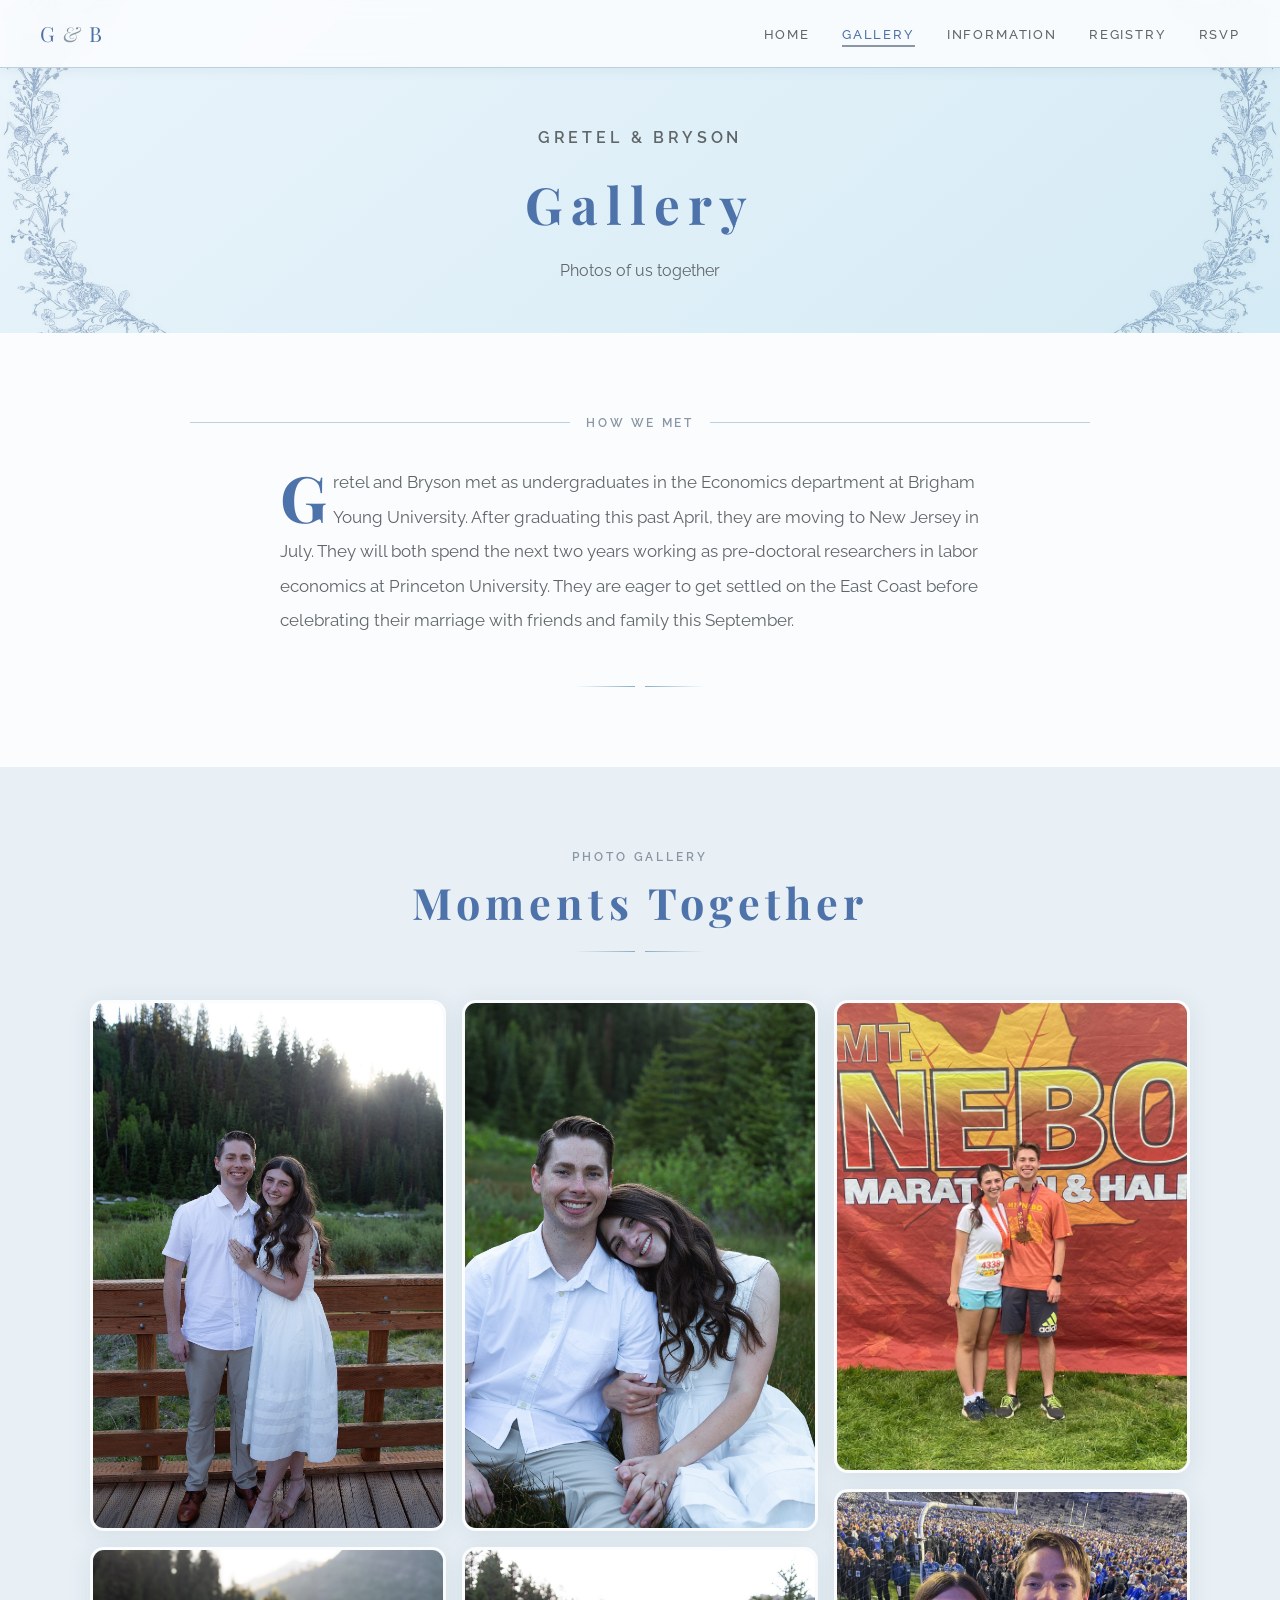
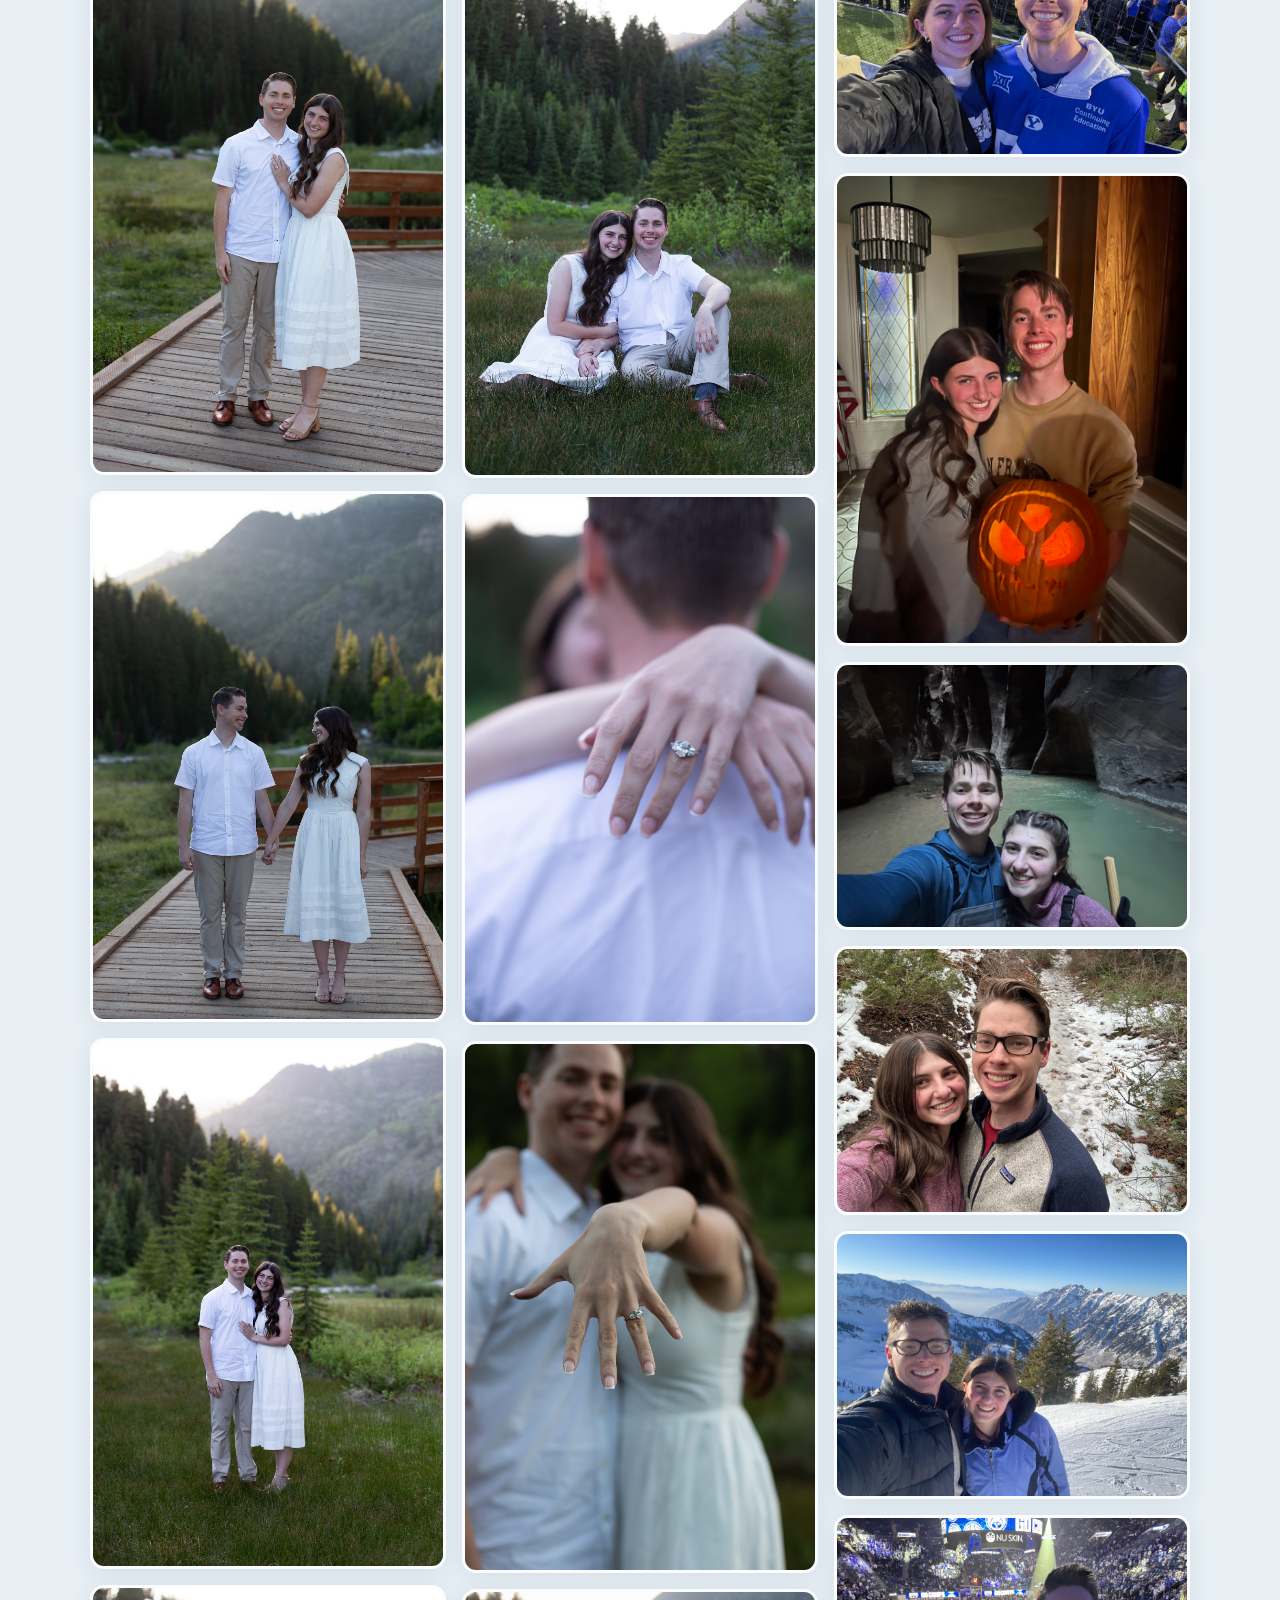
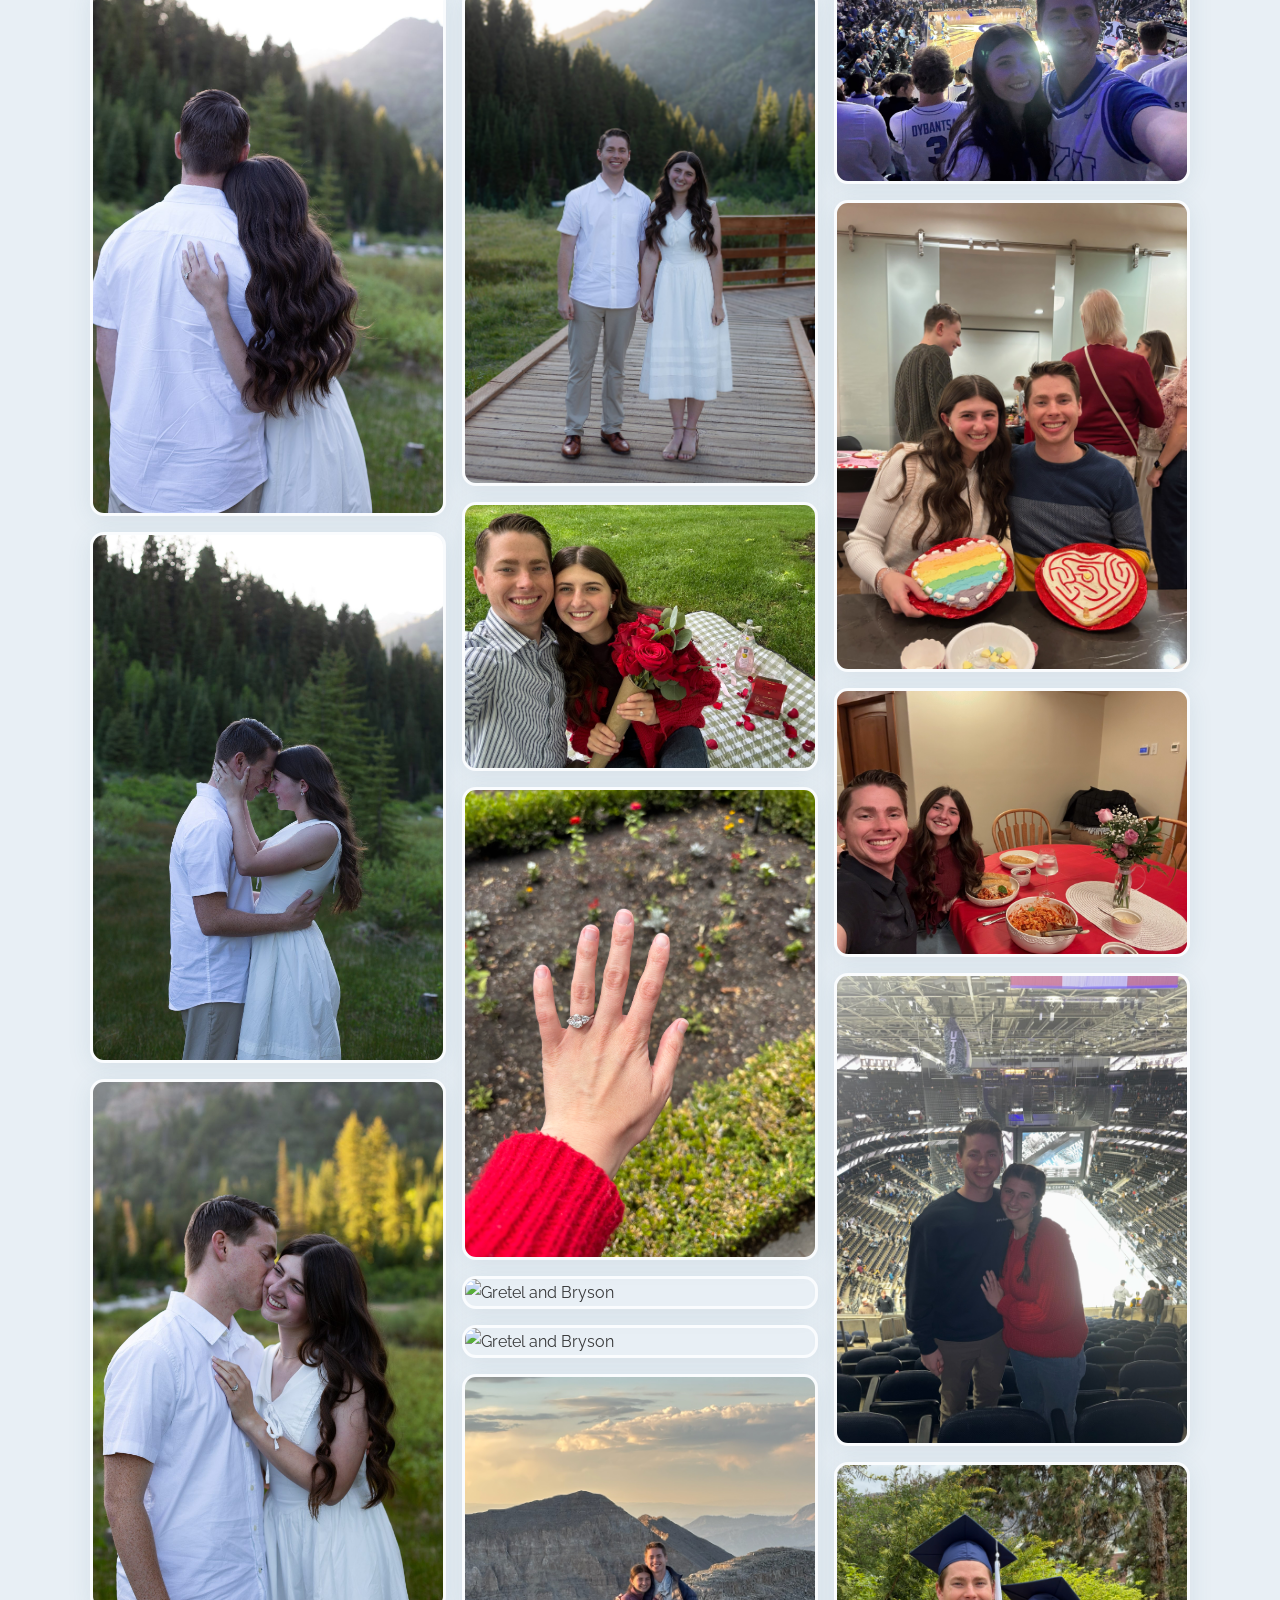
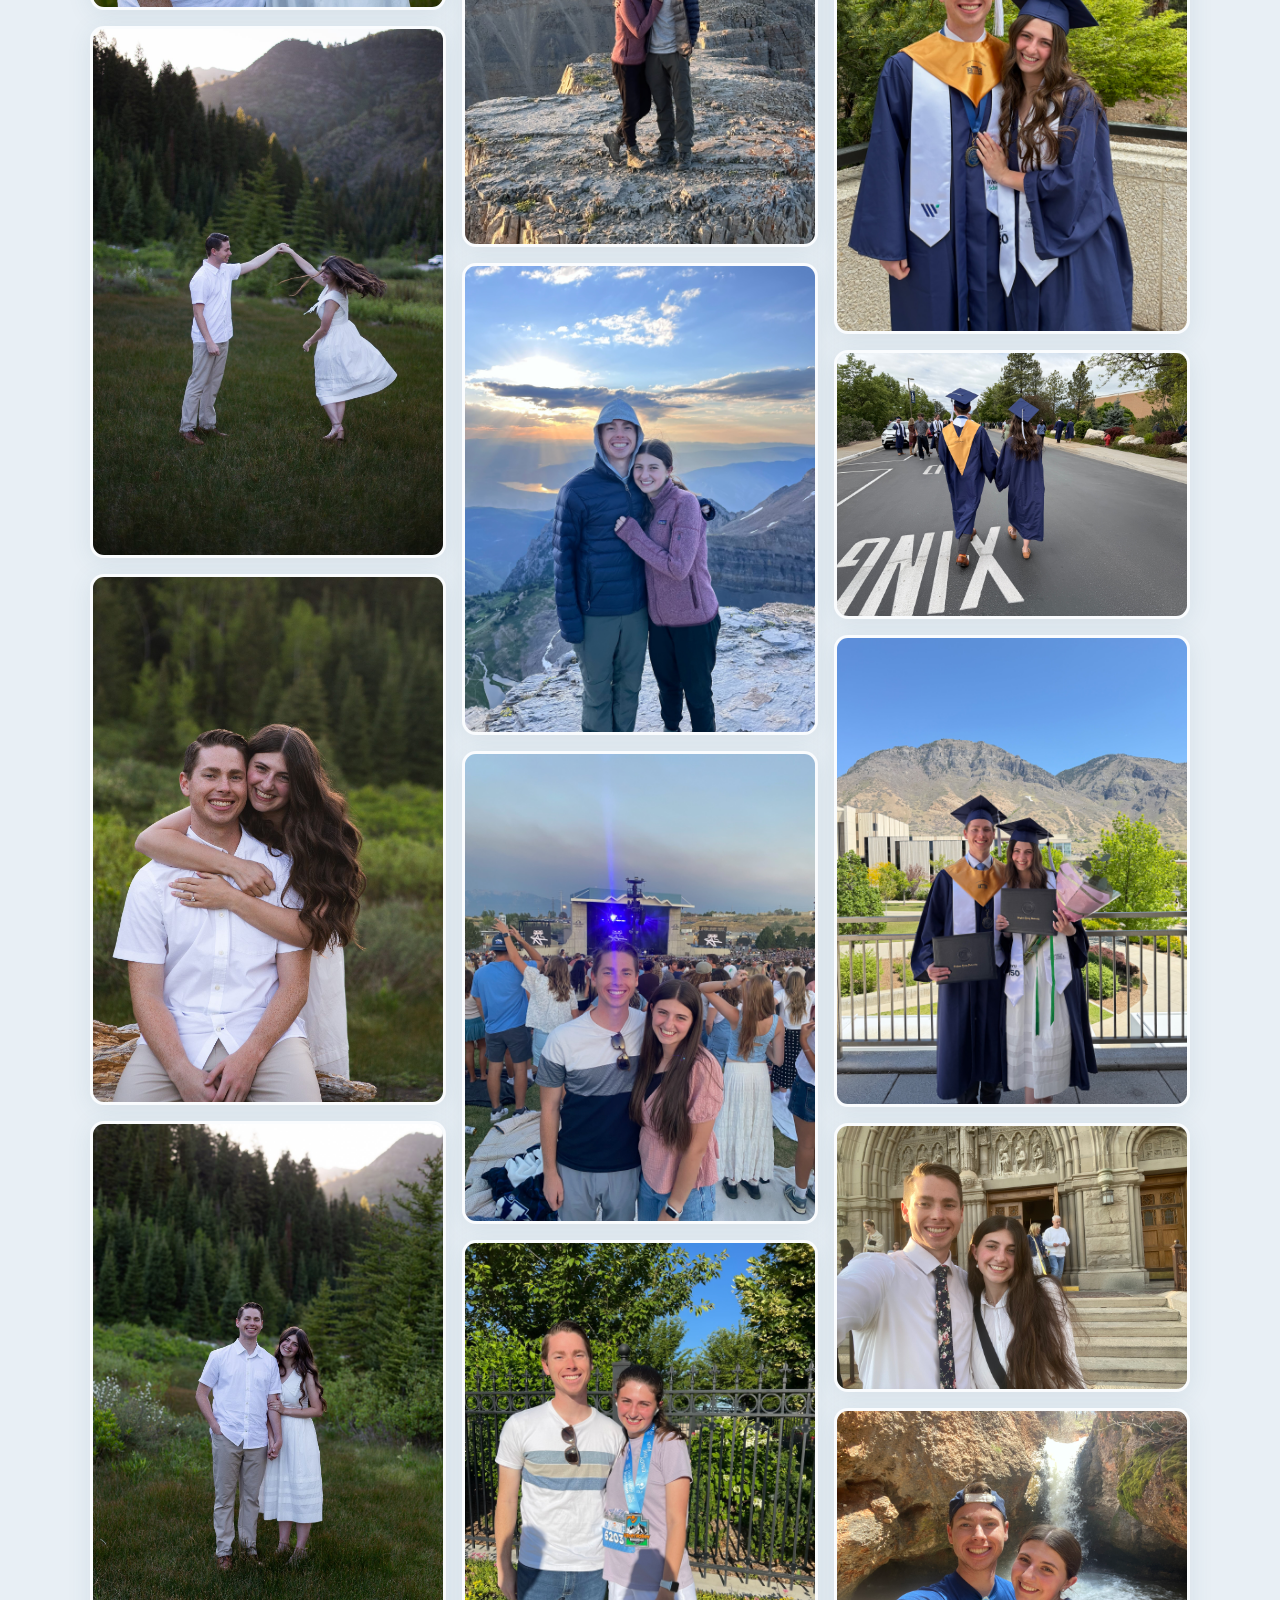
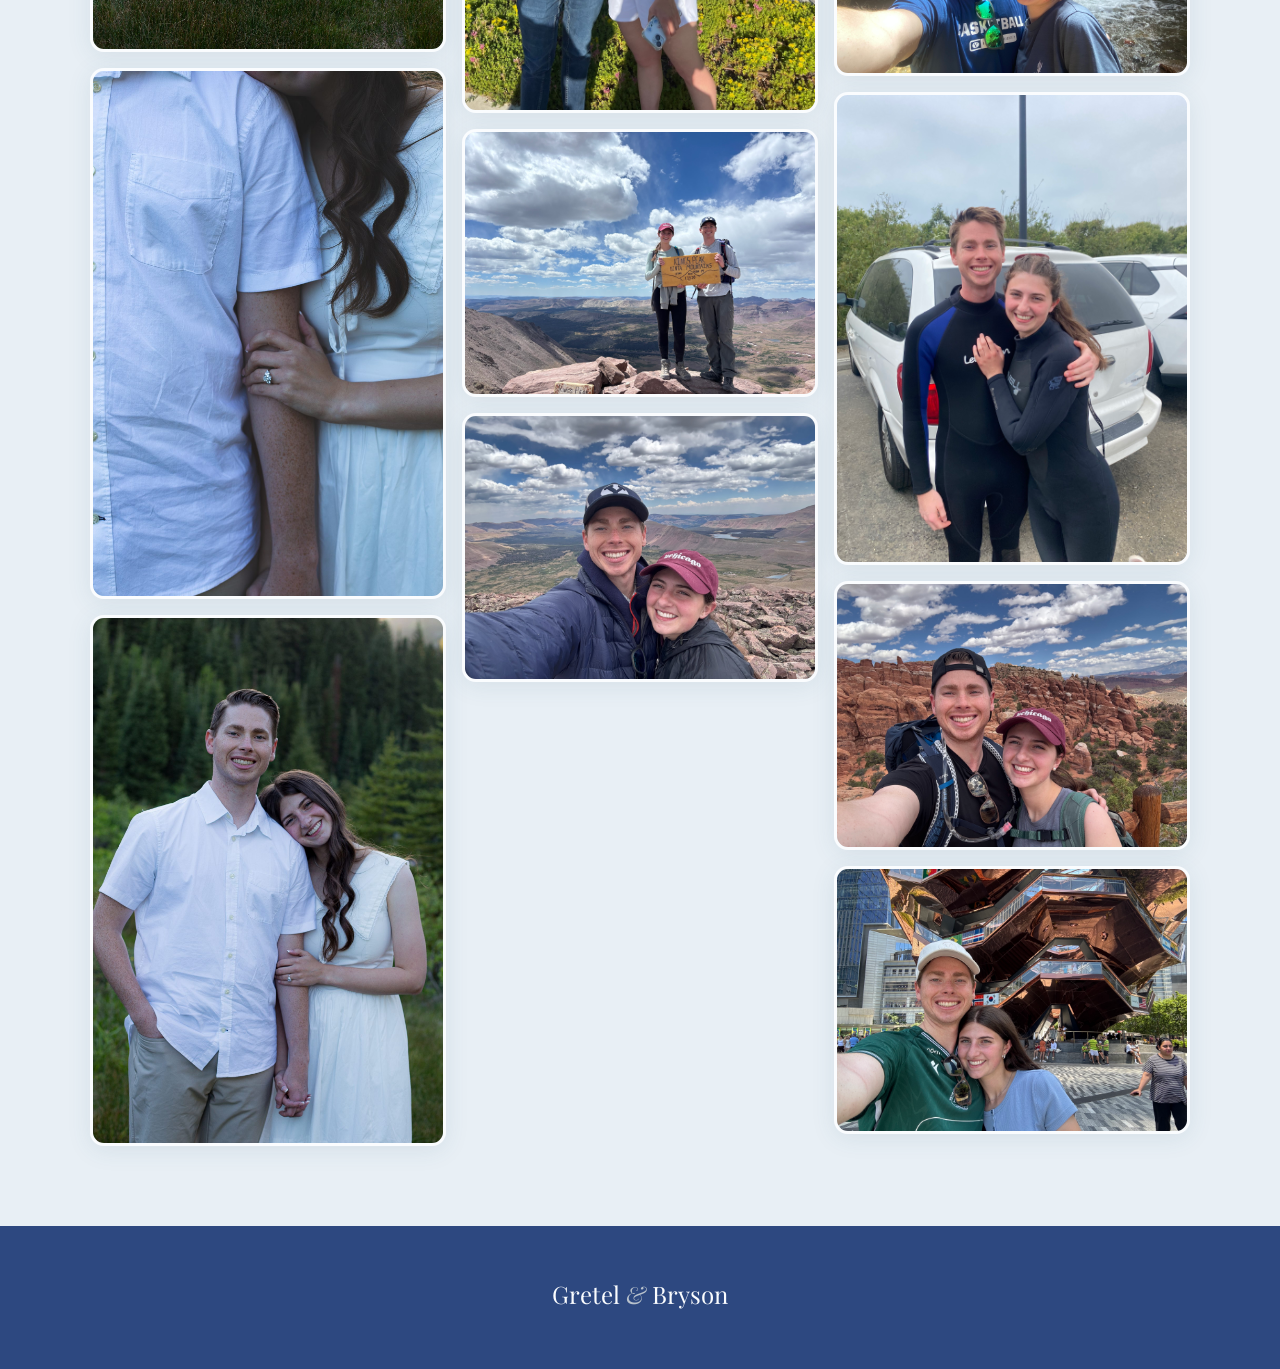
==== commit 3208bc16: "update" ====
--- a/gallery.html
+++ b/gallery.html
@@ -102,32 +102,51 @@
 </div>
 </div>
 <div class="photo-gallery" id="gallery">
-<div class="photo-gallery-item" onclick="openLightbox(0)"><img alt="Gretel and Bryson" loading="lazy" src="images/IMG_5334.jpeg"/></div>
-<div class="photo-gallery-item" onclick="openLightbox(1)"><img alt="Gretel and Bryson" loading="lazy" src="images/IMG_5343.jpeg"/></div>
-<div class="photo-gallery-item" onclick="openLightbox(2)"><img alt="Gretel and Bryson" loading="lazy" src="images/IMG_5340.jpeg"/></div>
-<div class="photo-gallery-item" onclick="openLightbox(3)"><img alt="Gretel and Bryson" loading="lazy" src="images/IMG_5335.jpeg"/></div>
-<div class="photo-gallery-item" onclick="openLightbox(4)"><img alt="Gretel and Bryson" loading="lazy" src="images/IMG_0001.jpg"/></div>
-<div class="photo-gallery-item" onclick="openLightbox(5)"><img alt="Gretel and Bryson" loading="lazy" src="images/IMG_0002.jpg"/></div>
-<div class="photo-gallery-item" onclick="openLightbox(6)"><img alt="Gretel and Bryson" loading="lazy" src="images/IMG_0003.jpg"/></div>
-<div class="photo-gallery-item" onclick="openLightbox(7)"><img alt="Gretel and Bryson" loading="lazy" src="images/IMG_0004.jpg"/></div>
-<div class="photo-gallery-item" onclick="openLightbox(8)"><img alt="Gretel and Bryson" loading="lazy" src="images/IMG_0005.jpg"/></div>
-<div class="photo-gallery-item" onclick="openLightbox(9)"><img alt="Gretel and Bryson" loading="lazy" src="images/IMG_0006.jpg"/></div>
-<div class="photo-gallery-item" onclick="openLightbox(10)"><img alt="Gretel and Bryson" loading="lazy" src="images/IMG_0007.jpg"/></div>
-<div class="photo-gallery-item" onclick="openLightbox(11)"><img alt="Gretel and Bryson" loading="lazy" src="images/IMG_0008.jpg"/></div>
-<div class="photo-gallery-item" onclick="openLightbox(12)"><img alt="Gretel and Bryson" loading="lazy" src="images/IMG_0009.jpg"/></div>
-<div class="photo-gallery-item" onclick="openLightbox(13)"><img alt="Gretel and Bryson" loading="lazy" src="images/IMG_0010.jpg"/></div>
-<div class="photo-gallery-item" onclick="openLightbox(14)"><img alt="Gretel and Bryson" loading="lazy" src="images/IMG_0011.jpg"/></div>
-<div class="photo-gallery-item" onclick="openLightbox(15)"><img alt="Gretel and Bryson" loading="lazy" src="images/IMG_0012.jpg"/></div>
-<div class="photo-gallery-item" onclick="openLightbox(16)"><img alt="Gretel and Bryson" loading="lazy" src="images/IMG_0013.jpg"/></div>
-<div class="photo-gallery-item" onclick="openLightbox(17)"><img alt="Gretel and Bryson" loading="lazy" src="images/IMG_0014.jpg"/></div>
-<div class="photo-gallery-item" onclick="openLightbox(18)"><img alt="Gretel and Bryson" loading="lazy" src="images/IMG_0015.jpg"/></div>
-<div class="photo-gallery-item" onclick="openLightbox(19)"><img alt="Gretel and Bryson" loading="lazy" src="images/IMG_0016.jpg"/></div>
-<div class="photo-gallery-item" onclick="openLightbox(20)"><img alt="Gretel and Bryson" loading="lazy" src="images/IMG_0017.jpg"/></div>
-<div class="photo-gallery-item" onclick="openLightbox(21)"><img alt="Gretel and Bryson" loading="lazy" src="images/IMG_0018.jpeg"/></div>
-<div class="photo-gallery-item" onclick="openLightbox(22)"><img alt="Gretel and Bryson" loading="lazy" src="images/IMG_0019.jpeg"/></div>
-<div class="photo-gallery-item" onclick="openLightbox(23)"><img alt="Gretel and Bryson" loading="lazy" src="images/F5351442-0942-4ABD-81E9-B2943E50AB1A.jpeg"/></div>
-<div class="photo-gallery-item" onclick="openLightbox(24)"><img alt="Gretel and Bryson" loading="lazy" src="images/9490EA59-0262-4757-8E0F-802A76DB2DB2.jpeg"/></div>
-<div class="photo-gallery-item" onclick="openLightbox(25)"><img alt="Gretel and Bryson" loading="lazy" src="images/1F84825C-9CA9-45B9-AF4E-D3D174F434C0.jpeg"/></div>
+<div class="photo-gallery-item" onclick="openLightbox(0)"><img alt="Gretel and Bryson" loading="lazy" src="images/gb-5644.jpg"/></div>
+<div class="photo-gallery-item" onclick="openLightbox(1)"><img alt="Gretel and Bryson" loading="lazy" src="images/gb-5655.jpg"/></div>
+<div class="photo-gallery-item" onclick="openLightbox(2)"><img alt="Gretel and Bryson" loading="lazy" src="images/gb-5752.jpg"/></div>
+<div class="photo-gallery-item" onclick="openLightbox(3)"><img alt="Gretel and Bryson" loading="lazy" src="images/gb-5832.jpg"/></div>
+<div class="photo-gallery-item" onclick="openLightbox(4)"><img alt="Gretel and Bryson" loading="lazy" src="images/gb-5919.jpg"/></div>
+<div class="photo-gallery-item" onclick="openLightbox(5)"><img alt="Gretel and Bryson" loading="lazy" src="images/gb-5959.jpg"/></div>
+<div class="photo-gallery-item" onclick="openLightbox(6)"><img alt="Gretel and Bryson" loading="lazy" src="images/gb-5996.jpg"/></div>
+<div class="photo-gallery-item" onclick="openLightbox(7)"><img alt="Gretel and Bryson" loading="lazy" src="images/gb-6149.jpg"/></div>
+<div class="photo-gallery-item" onclick="openLightbox(8)"><img alt="Gretel and Bryson" loading="lazy" src="images/gb-6293.jpg"/></div>
+<div class="photo-gallery-item" onclick="openLightbox(9)"><img alt="Gretel and Bryson" loading="lazy" src="images/gb-6366.jpg"/></div>
+<div class="photo-gallery-item" onclick="openLightbox(10)"><img alt="Gretel and Bryson" loading="lazy" src="images/gb-6432.jpg"/></div>
+<div class="photo-gallery-item" onclick="openLightbox(11)"><img alt="Gretel and Bryson" loading="lazy" src="images/gb-6463.jpg"/></div>
+<div class="photo-gallery-item" onclick="openLightbox(12)"><img alt="Gretel and Bryson" loading="lazy" src="images/gb-6503.jpg"/></div>
+<div class="photo-gallery-item" onclick="openLightbox(13)"><img alt="Gretel and Bryson" loading="lazy" src="images/gb-6556.jpg"/></div>
+<div class="photo-gallery-item" onclick="openLightbox(14)"><img alt="Gretel and Bryson" loading="lazy" src="images/gb-6830.jpg"/></div>
+<div class="photo-gallery-item" onclick="openLightbox(15)"><img alt="Gretel and Bryson" loading="lazy" src="images/gb-6887.jpg"/></div>
+<div class="photo-gallery-item" onclick="openLightbox(16)"><img alt="Gretel and Bryson" loading="lazy" src="images/gb-5726.jpg"/></div>
+<div class="photo-gallery-item" onclick="openLightbox(17)"><img alt="Gretel and Bryson" loading="lazy" src="images/IMG_5334.jpeg"/></div>
+<div class="photo-gallery-item" onclick="openLightbox(18)"><img alt="Gretel and Bryson" loading="lazy" src="images/IMG_5343.jpeg"/></div>
+<div class="photo-gallery-item" onclick="openLightbox(19)"><img alt="Gretel and Bryson" loading="lazy" src="images/IMG_5340.jpeg"/></div>
+<div class="photo-gallery-item" onclick="openLightbox(20)"><img alt="Gretel and Bryson" loading="lazy" src="images/IMG_5335.jpeg"/></div>
+<div class="photo-gallery-item" onclick="openLightbox(21)"><img alt="Gretel and Bryson" loading="lazy" src="images/IMG_0001.jpg"/></div>
+<div class="photo-gallery-item" onclick="openLightbox(22)"><img alt="Gretel and Bryson" loading="lazy" src="images/IMG_0002.jpg"/></div>
+<div class="photo-gallery-item" onclick="openLightbox(23)"><img alt="Gretel and Bryson" loading="lazy" src="images/IMG_0003.jpg"/></div>
+<div class="photo-gallery-item" onclick="openLightbox(24)"><img alt="Gretel and Bryson" loading="lazy" src="images/IMG_0004.jpg"/></div>
+<div class="photo-gallery-item" onclick="openLightbox(25)"><img alt="Gretel and Bryson" loading="lazy" src="images/IMG_0005.jpg"/></div>
+<div class="photo-gallery-item" onclick="openLightbox(26)"><img alt="Gretel and Bryson" loading="lazy" src="images/IMG_0006.jpg"/></div>
+<div class="photo-gallery-item" onclick="openLightbox(27)"><img alt="Gretel and Bryson" loading="lazy" src="images/IMG_0007.jpg"/></div>
+<div class="photo-gallery-item" onclick="openLightbox(28)"><img alt="Gretel and Bryson" loading="lazy" src="images/IMG_0008.jpg"/></div>
+<div class="photo-gallery-item" onclick="openLightbox(29)"><img alt="Gretel and Bryson" loading="lazy" src="images/IMG_0009.jpg"/></div>
+<div class="photo-gallery-item" onclick="openLightbox(30)"><img alt="Gretel and Bryson" loading="lazy" src="images/IMG_0010.jpg"/></div>
+<div class="photo-gallery-item" onclick="openLightbox(31)"><img alt="Gretel and Bryson" loading="lazy" src="images/IMG_0011.jpg"/></div>
+<div class="photo-gallery-item" onclick="openLightbox(32)"><img alt="Gretel and Bryson" loading="lazy" src="images/IMG_0012.jpg"/></div>
+<div class="photo-gallery-item" onclick="openLightbox(33)"><img alt="Gretel and Bryson" loading="lazy" src="images/IMG_0013.jpg"/></div>
+<div class="photo-gallery-item" onclick="openLightbox(34)"><img alt="Gretel and Bryson" loading="lazy" src="images/IMG_0014.jpg"/></div>
+<div class="photo-gallery-item" onclick="openLightbox(35)"><img alt="Gretel and Bryson" loading="lazy" src="images/IMG_0015.jpg"/></div>
+<div class="photo-gallery-item" onclick="openLightbox(36)"><img alt="Gretel and Bryson" loading="lazy" src="images/IMG_0016.jpg"/></div>
+<div class="photo-gallery-item" onclick="openLightbox(37)"><img alt="Gretel and Bryson" loading="lazy" src="images/IMG_0017.jpg"/></div>
+<div class="photo-gallery-item" onclick="openLightbox(38)"><img alt="Gretel and Bryson" loading="lazy" src="images/IMG_0018.jpeg"/></div>
+<div class="photo-gallery-item" onclick="openLightbox(39)"><img alt="Gretel and Bryson" loading="lazy" src="images/IMG_0019.jpeg"/></div>
+<div class="photo-gallery-item" onclick="openLightbox(40)"><img alt="Gretel and Bryson" loading="lazy" src="images/F5351442-0942-4ABD-81E9-B2943E50AB1A.jpeg"/></div>
+<div class="photo-gallery-item" onclick="openLightbox(41)"><img alt="Gretel and Bryson" loading="lazy" src="images/9490EA59-0262-4757-8E0F-802A76DB2DB2.jpeg"/></div>
+<div class="photo-gallery-item" onclick="openLightbox(42)"><img alt="Gretel and Bryson" loading="lazy" src="images/1F84825C-9CA9-45B9-AF4E-D3D174F434C0.jpeg"/></div>
+<div class="photo-gallery-item" onclick="openLightbox(43)"><img alt="Gretel and Bryson" loading="lazy" src="images/IMG_5270.jpeg"/></div>
+<div class="photo-gallery-item" onclick="openLightbox(44)"><img alt="Gretel and Bryson" loading="lazy" src="images/IMG_5532.jpeg"/></div>
 </div>
 </div>
 </section>
@@ -147,6 +166,12 @@
 </footer>
 <script>
     const photos = [
+      'images/gb-5644.jpg','images/gb-5655.jpg','images/gb-5752.jpg',
+      'images/gb-5832.jpg','images/gb-5919.jpg','images/gb-5959.jpg',
+      'images/gb-5996.jpg','images/gb-6149.jpg',
+      'images/gb-6293.jpg','images/gb-6366.jpg','images/gb-6432.jpg',
+      'images/gb-6463.jpg','images/gb-6503.jpg','images/gb-6556.jpg',
+      'images/gb-6830.jpg','images/gb-6887.jpg','images/gb-5726.jpg',
       'images/IMG_5334.jpeg','images/IMG_5343.jpeg','images/IMG_5340.jpeg',
       'images/IMG_5335.jpeg','images/IMG_0001.jpg','images/IMG_0002.jpg',
       'images/IMG_0003.jpg','images/IMG_0004.jpg','images/IMG_0005.jpg',
@@ -157,7 +182,8 @@
       'images/IMG_0018.jpeg','images/IMG_0019.jpeg',
       'images/F5351442-0942-4ABD-81E9-B2943E50AB1A.jpeg',
       'images/9490EA59-0262-4757-8E0F-802A76DB2DB2.jpeg',
-      'images/1F84825C-9CA9-45B9-AF4E-D3D174F434C0.jpeg'
+      'images/1F84825C-9CA9-45B9-AF4E-D3D174F434C0.jpeg',
+      'images/IMG_5270.jpeg','images/IMG_5532.jpeg'
     ];
     let current = 0;
 
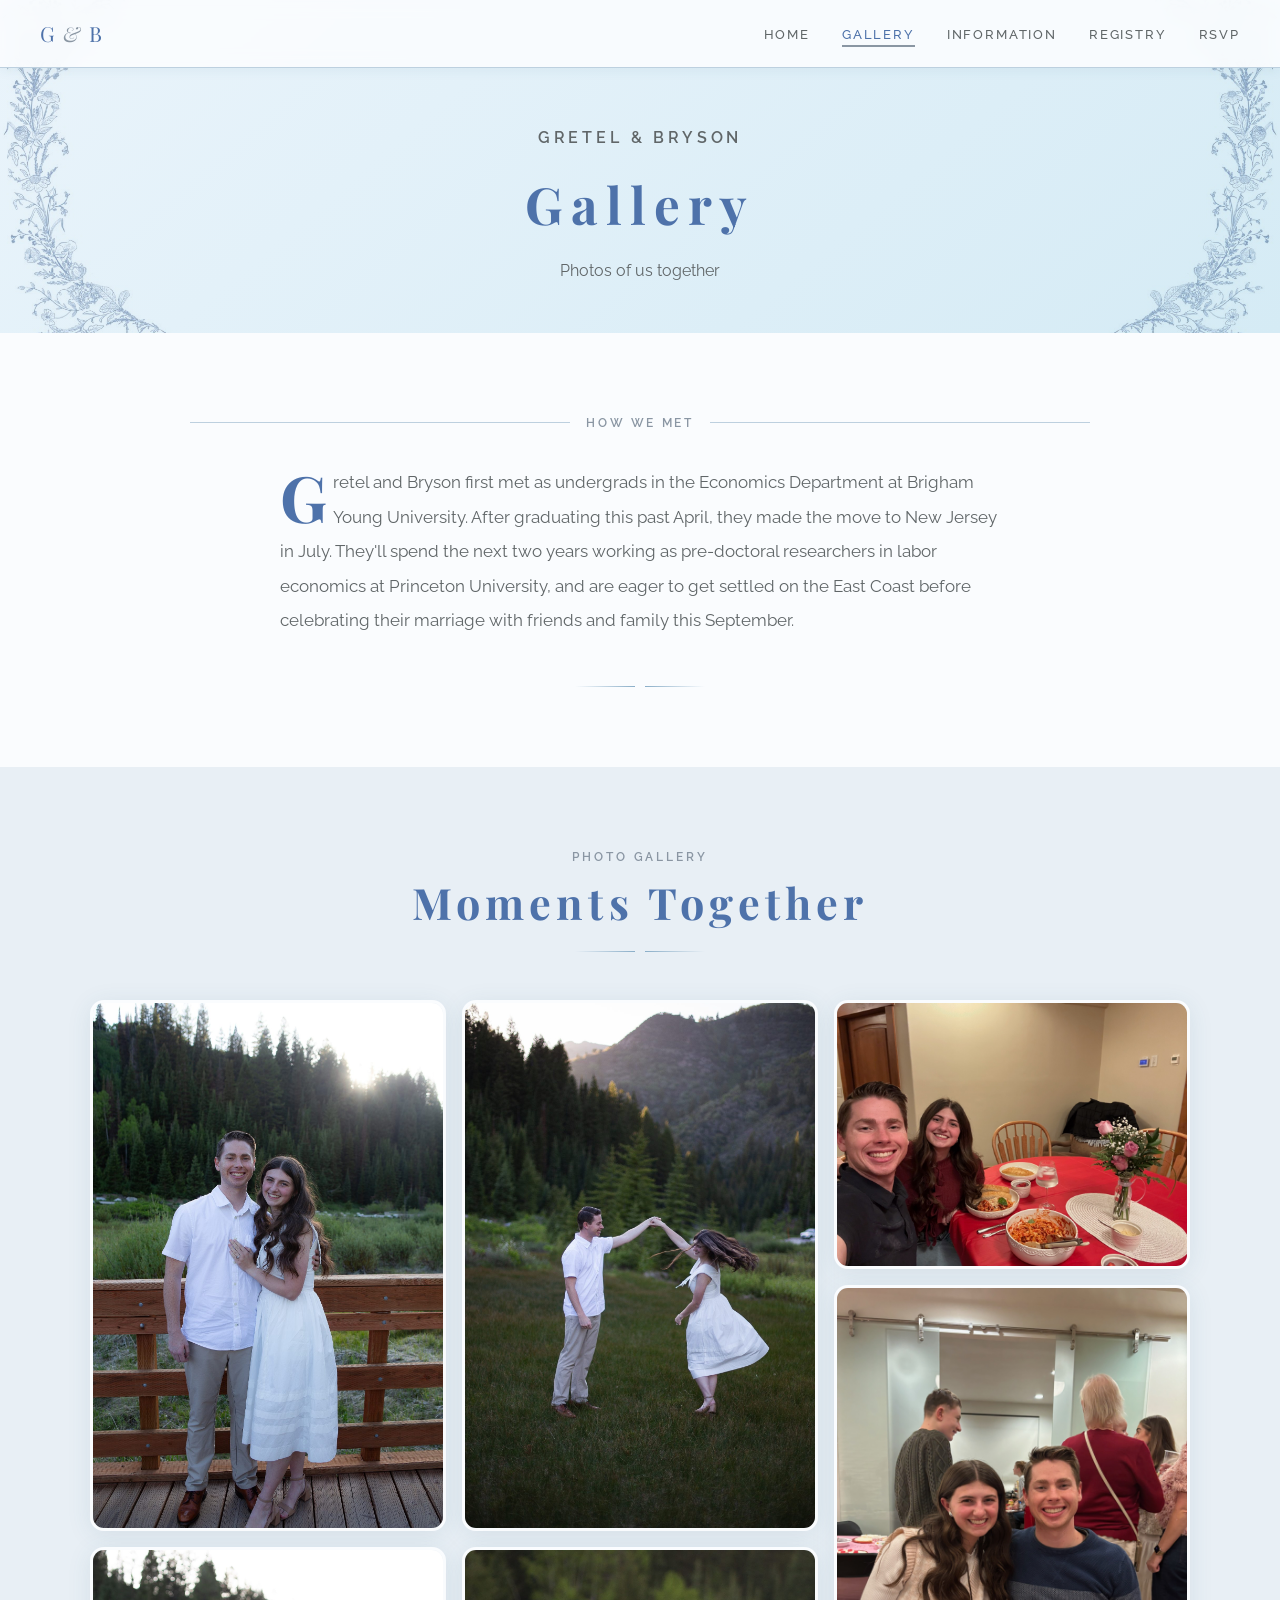
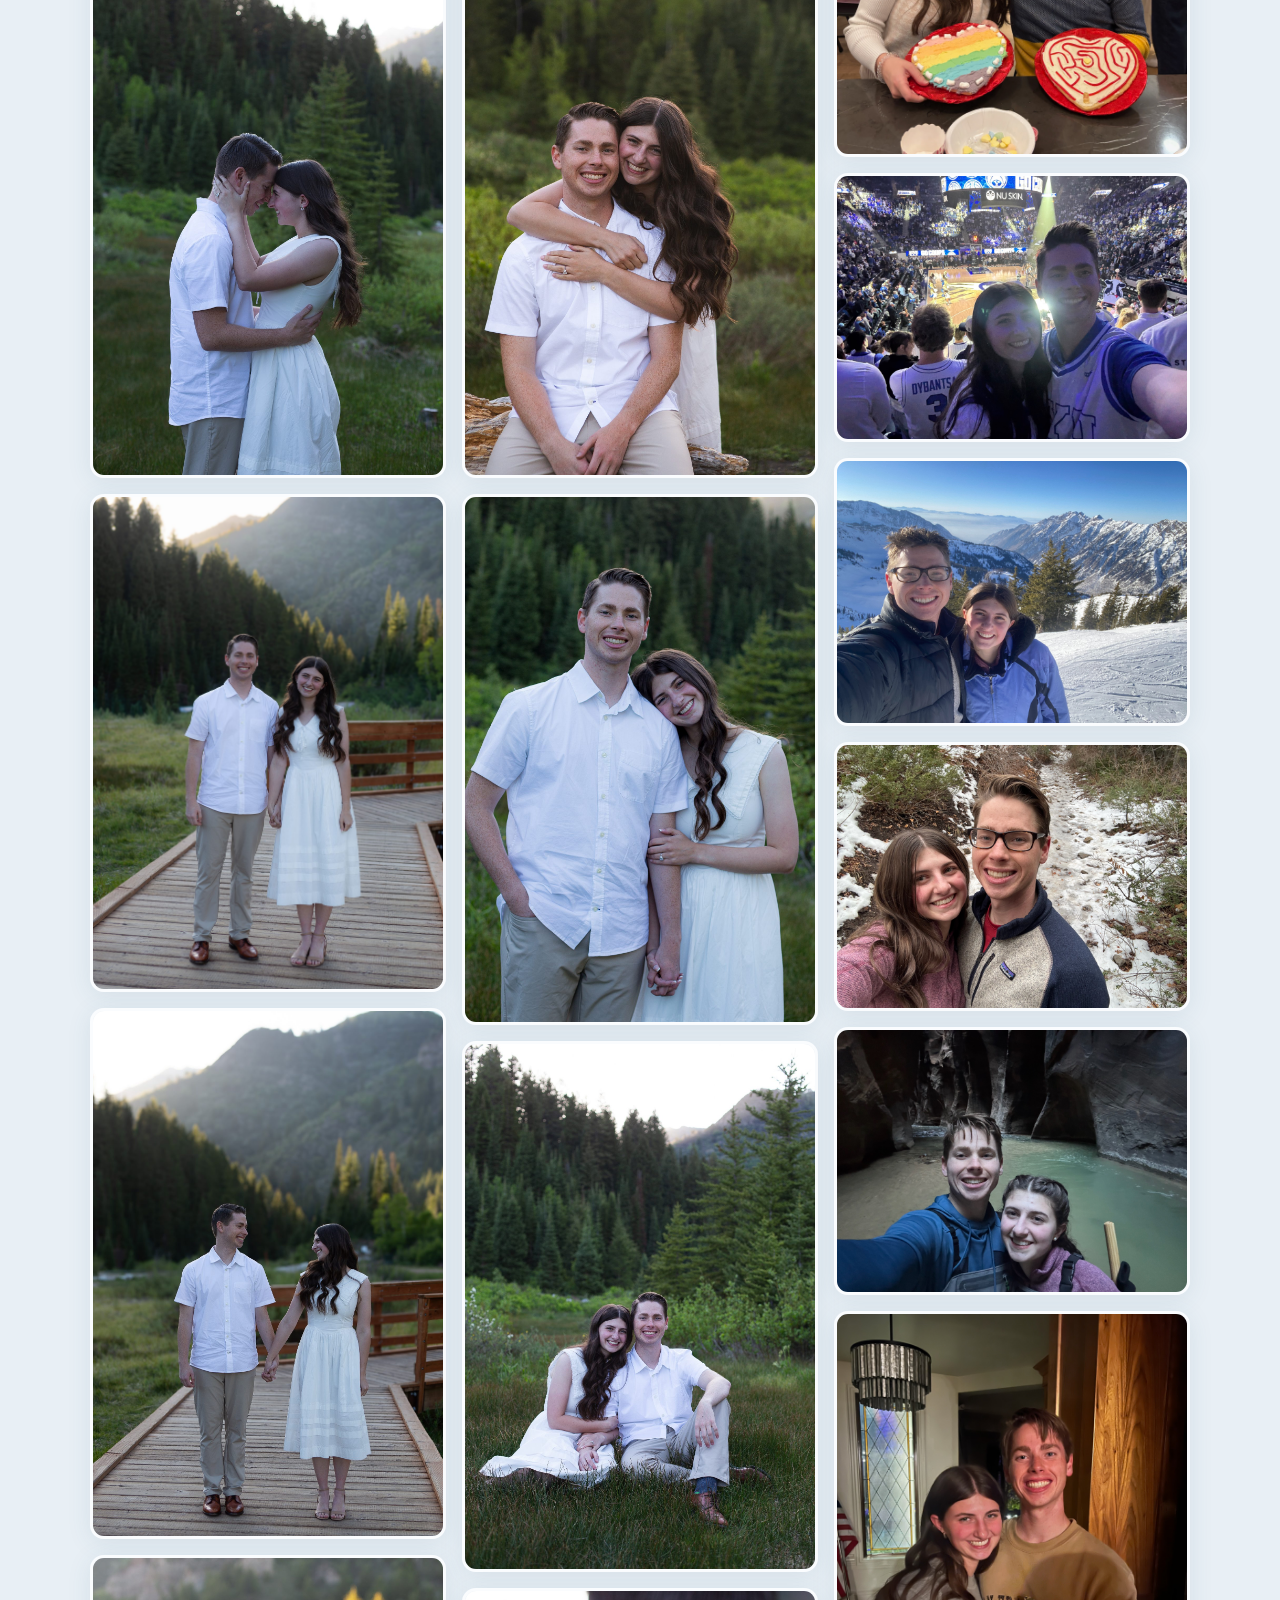
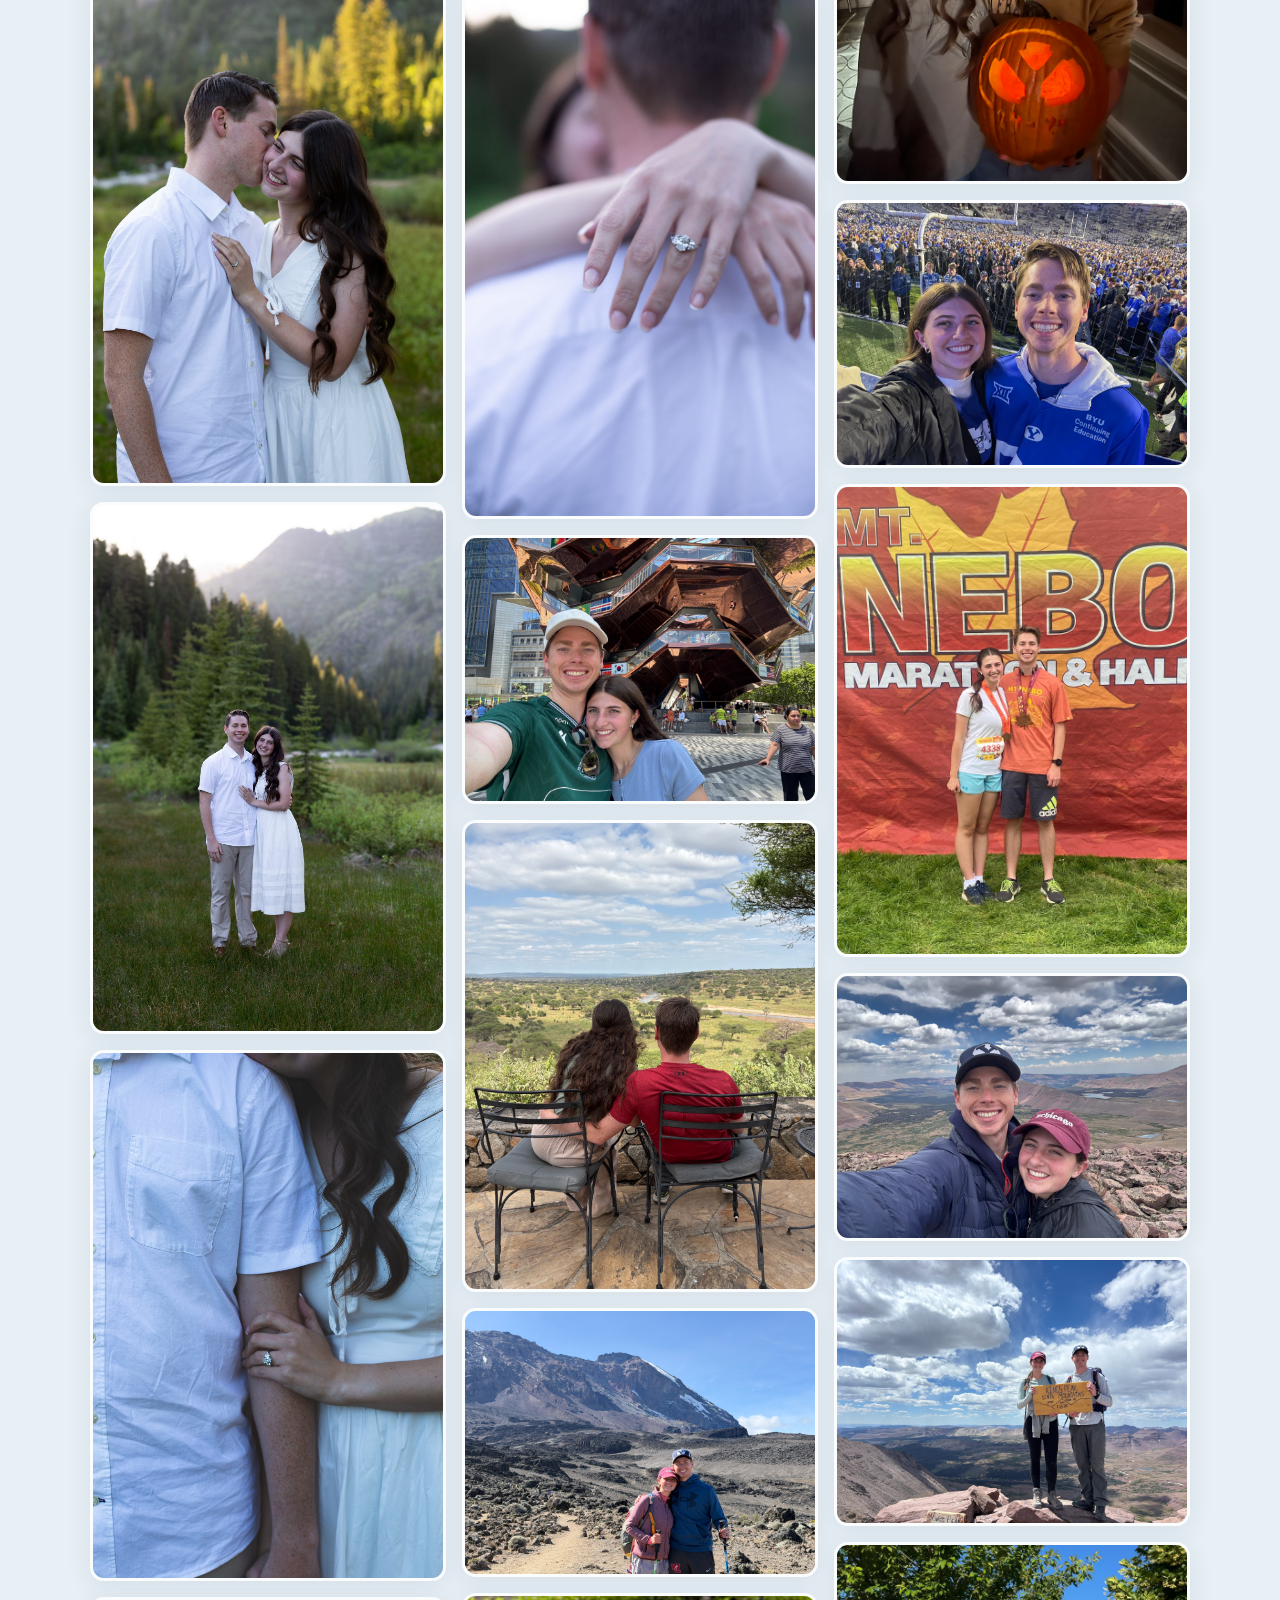
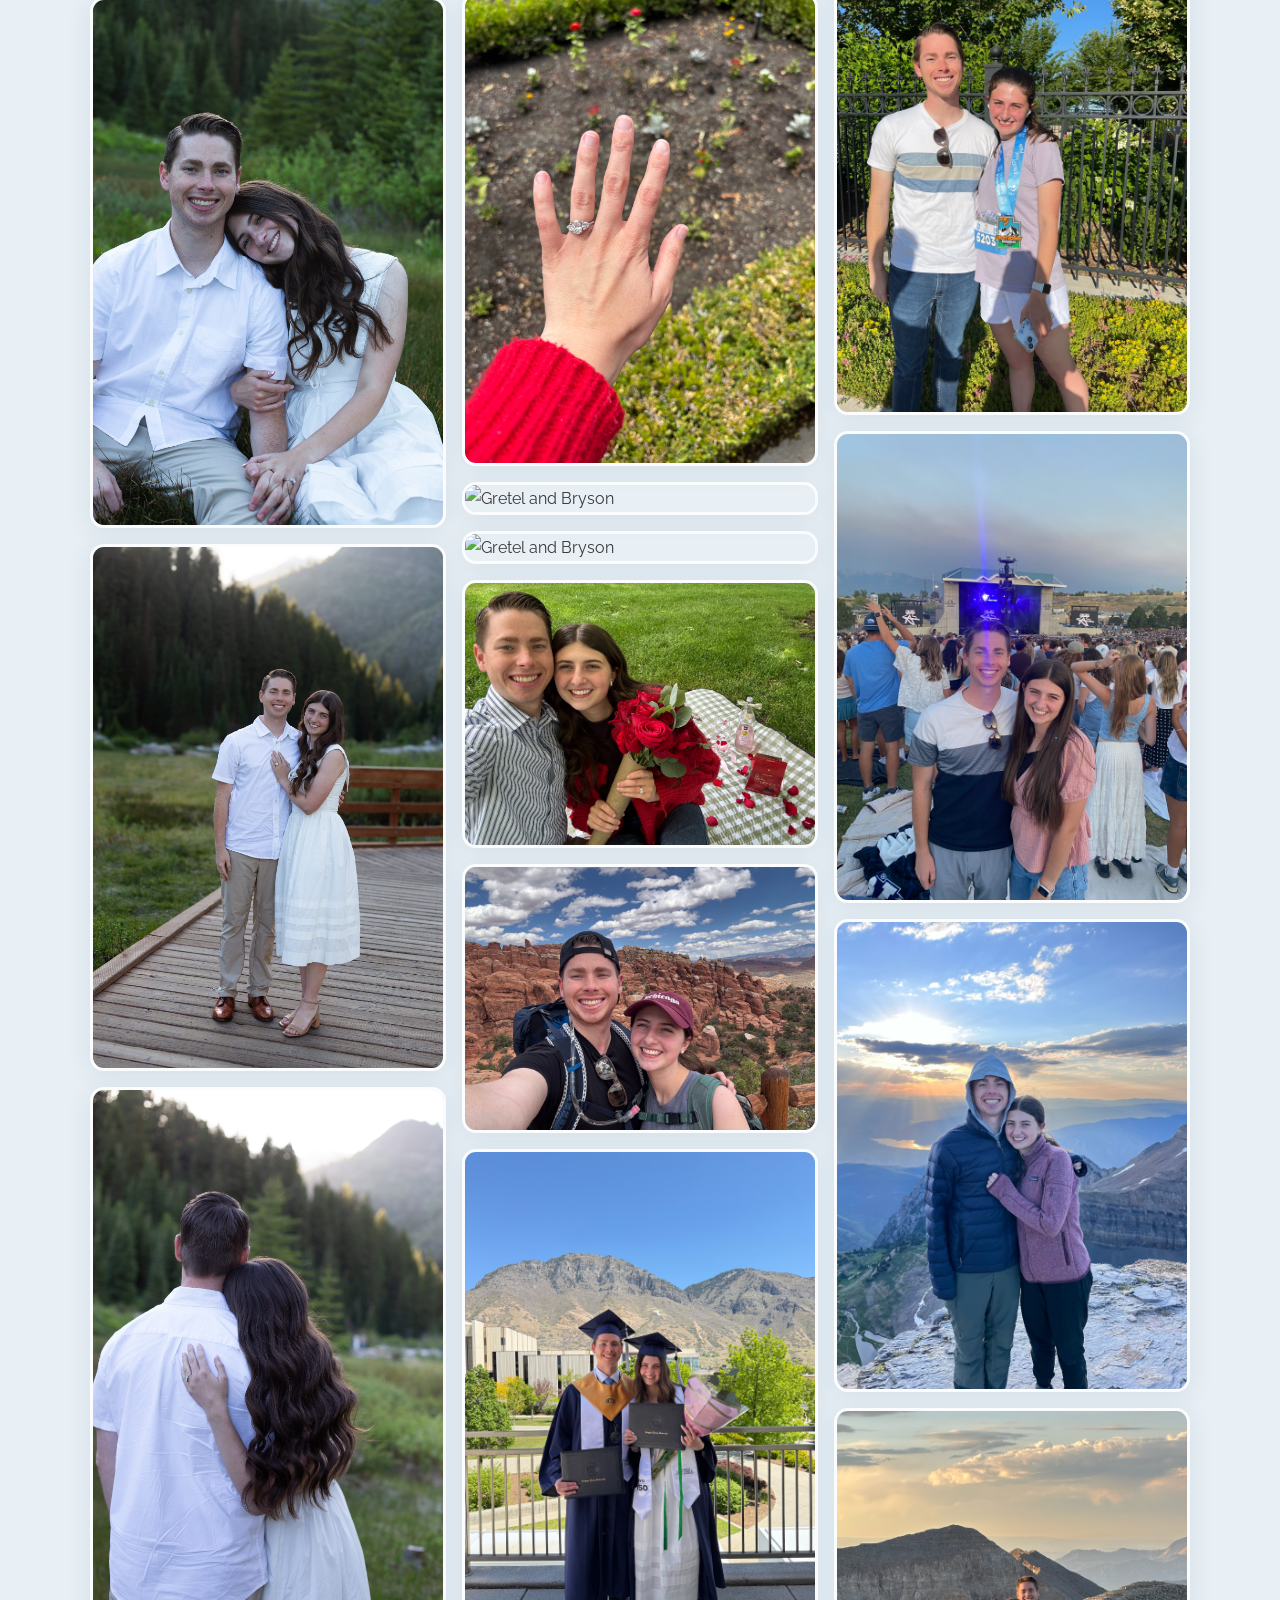
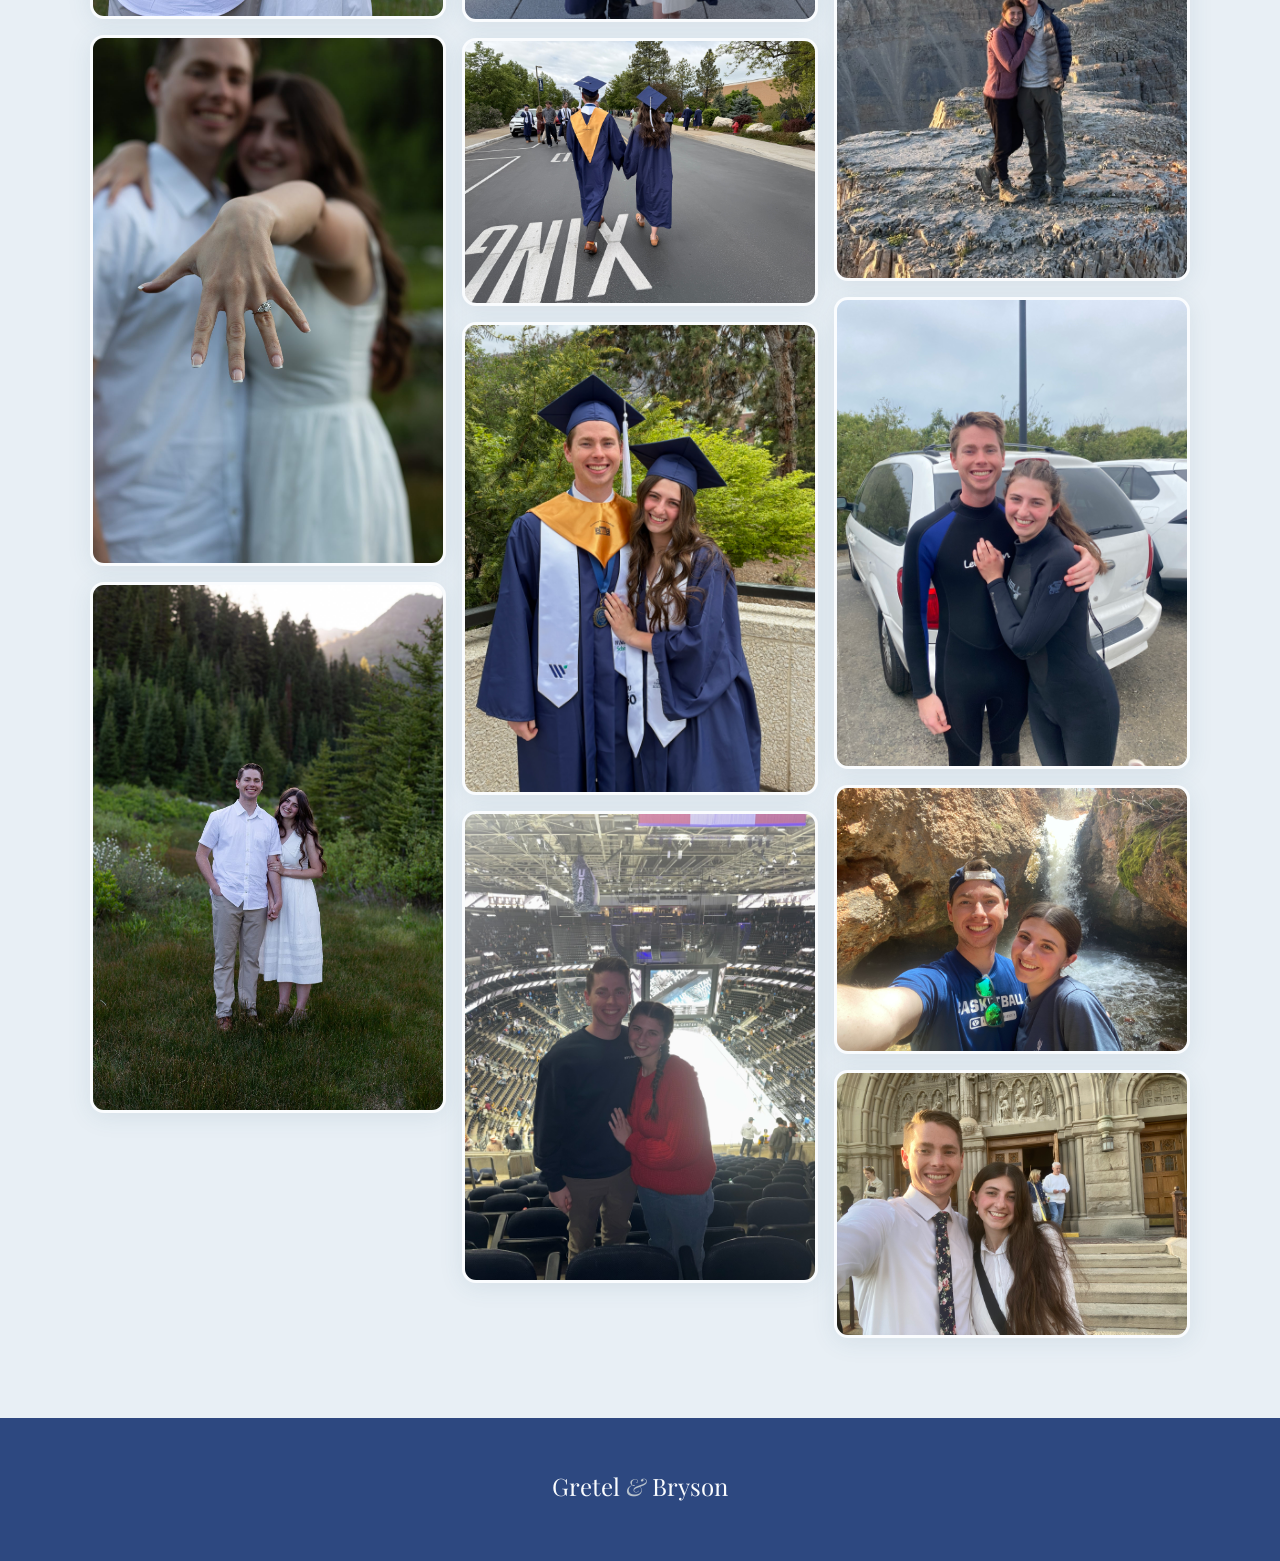
==== commit 68484cd4: "update" ====
--- a/gallery.html
+++ b/gallery.html
@@ -83,7 +83,7 @@
 </div>
 <div class="story-text" style="text-align:left;">
 <p class="story-drop-cap">
-          Gretel and Bryson met as undergraduates in the Economics department at Brigham Young University. After graduating this past April, they are moving to New Jersey in July. They will both spend the next two years working as pre-doctoral researchers in labor economics at Princeton University. They are eager to get settled on the East Coast before celebrating their marriage with friends and family this September.
+          Gretel and Bryson first met as undergrads in the Economics Department at Brigham Young University. After graduating this past April, they made the move to New Jersey in July. They'll spend the next two years working as pre-doctoral researchers in labor economics at Princeton University, and are eager to get settled on the East Coast before celebrating their marriage with friends and family this September.
         </p>
 </div>
 <div class="divider" style="margin-top:3rem;">
@@ -103,50 +103,52 @@
 </div>
 <div class="photo-gallery" id="gallery">
 <div class="photo-gallery-item" onclick="openLightbox(0)"><img alt="Gretel and Bryson" loading="lazy" src="images/gb-5644.jpg"/></div>
-<div class="photo-gallery-item" onclick="openLightbox(1)"><img alt="Gretel and Bryson" loading="lazy" src="images/gb-5655.jpg"/></div>
-<div class="photo-gallery-item" onclick="openLightbox(2)"><img alt="Gretel and Bryson" loading="lazy" src="images/gb-5752.jpg"/></div>
-<div class="photo-gallery-item" onclick="openLightbox(3)"><img alt="Gretel and Bryson" loading="lazy" src="images/gb-5832.jpg"/></div>
-<div class="photo-gallery-item" onclick="openLightbox(4)"><img alt="Gretel and Bryson" loading="lazy" src="images/gb-5919.jpg"/></div>
-<div class="photo-gallery-item" onclick="openLightbox(5)"><img alt="Gretel and Bryson" loading="lazy" src="images/gb-5959.jpg"/></div>
-<div class="photo-gallery-item" onclick="openLightbox(6)"><img alt="Gretel and Bryson" loading="lazy" src="images/gb-5996.jpg"/></div>
-<div class="photo-gallery-item" onclick="openLightbox(7)"><img alt="Gretel and Bryson" loading="lazy" src="images/gb-6149.jpg"/></div>
-<div class="photo-gallery-item" onclick="openLightbox(8)"><img alt="Gretel and Bryson" loading="lazy" src="images/gb-6293.jpg"/></div>
-<div class="photo-gallery-item" onclick="openLightbox(9)"><img alt="Gretel and Bryson" loading="lazy" src="images/gb-6366.jpg"/></div>
-<div class="photo-gallery-item" onclick="openLightbox(10)"><img alt="Gretel and Bryson" loading="lazy" src="images/gb-6432.jpg"/></div>
-<div class="photo-gallery-item" onclick="openLightbox(11)"><img alt="Gretel and Bryson" loading="lazy" src="images/gb-6463.jpg"/></div>
-<div class="photo-gallery-item" onclick="openLightbox(12)"><img alt="Gretel and Bryson" loading="lazy" src="images/gb-6503.jpg"/></div>
-<div class="photo-gallery-item" onclick="openLightbox(13)"><img alt="Gretel and Bryson" loading="lazy" src="images/gb-6556.jpg"/></div>
-<div class="photo-gallery-item" onclick="openLightbox(14)"><img alt="Gretel and Bryson" loading="lazy" src="images/gb-6830.jpg"/></div>
-<div class="photo-gallery-item" onclick="openLightbox(15)"><img alt="Gretel and Bryson" loading="lazy" src="images/gb-6887.jpg"/></div>
-<div class="photo-gallery-item" onclick="openLightbox(16)"><img alt="Gretel and Bryson" loading="lazy" src="images/gb-5726.jpg"/></div>
-<div class="photo-gallery-item" onclick="openLightbox(17)"><img alt="Gretel and Bryson" loading="lazy" src="images/IMG_5334.jpeg"/></div>
-<div class="photo-gallery-item" onclick="openLightbox(18)"><img alt="Gretel and Bryson" loading="lazy" src="images/IMG_5343.jpeg"/></div>
-<div class="photo-gallery-item" onclick="openLightbox(19)"><img alt="Gretel and Bryson" loading="lazy" src="images/IMG_5340.jpeg"/></div>
-<div class="photo-gallery-item" onclick="openLightbox(20)"><img alt="Gretel and Bryson" loading="lazy" src="images/IMG_5335.jpeg"/></div>
-<div class="photo-gallery-item" onclick="openLightbox(21)"><img alt="Gretel and Bryson" loading="lazy" src="images/IMG_0001.jpg"/></div>
-<div class="photo-gallery-item" onclick="openLightbox(22)"><img alt="Gretel and Bryson" loading="lazy" src="images/IMG_0002.jpg"/></div>
-<div class="photo-gallery-item" onclick="openLightbox(23)"><img alt="Gretel and Bryson" loading="lazy" src="images/IMG_0003.jpg"/></div>
-<div class="photo-gallery-item" onclick="openLightbox(24)"><img alt="Gretel and Bryson" loading="lazy" src="images/IMG_0004.jpg"/></div>
-<div class="photo-gallery-item" onclick="openLightbox(25)"><img alt="Gretel and Bryson" loading="lazy" src="images/IMG_0005.jpg"/></div>
-<div class="photo-gallery-item" onclick="openLightbox(26)"><img alt="Gretel and Bryson" loading="lazy" src="images/IMG_0006.jpg"/></div>
-<div class="photo-gallery-item" onclick="openLightbox(27)"><img alt="Gretel and Bryson" loading="lazy" src="images/IMG_0007.jpg"/></div>
-<div class="photo-gallery-item" onclick="openLightbox(28)"><img alt="Gretel and Bryson" loading="lazy" src="images/IMG_0008.jpg"/></div>
-<div class="photo-gallery-item" onclick="openLightbox(29)"><img alt="Gretel and Bryson" loading="lazy" src="images/IMG_0009.jpg"/></div>
-<div class="photo-gallery-item" onclick="openLightbox(30)"><img alt="Gretel and Bryson" loading="lazy" src="images/IMG_0010.jpg"/></div>
-<div class="photo-gallery-item" onclick="openLightbox(31)"><img alt="Gretel and Bryson" loading="lazy" src="images/IMG_0011.jpg"/></div>
+<div class="photo-gallery-item" onclick="openLightbox(1)"><img alt="Gretel and Bryson" loading="lazy" src="images/gb-5959.jpg"/></div>
+<div class="photo-gallery-item" onclick="openLightbox(2)"><img alt="Gretel and Bryson" loading="lazy" src="images/gb-5726.jpg"/></div>
+<div class="photo-gallery-item" onclick="openLightbox(3)"><img alt="Gretel and Bryson" loading="lazy" src="images/gb-5752.jpg"/></div>
+<div class="photo-gallery-item" onclick="openLightbox(4)"><img alt="Gretel and Bryson" loading="lazy" src="images/gb-5996.jpg"/></div>
+<div class="photo-gallery-item" onclick="openLightbox(5)"><img alt="Gretel and Bryson" loading="lazy" src="images/gb-5832.jpg"/></div>
+<div class="photo-gallery-item" onclick="openLightbox(6)"><img alt="Gretel and Bryson" loading="lazy" src="images/gb-6432.jpg"/></div>
+<div class="photo-gallery-item" onclick="openLightbox(7)"><img alt="Gretel and Bryson" loading="lazy" src="images/gb-6503.jpg"/></div>
+<div class="photo-gallery-item" onclick="openLightbox(8)"><img alt="Gretel and Bryson" loading="lazy" src="images/gb-5655.jpg"/></div>
+<div class="photo-gallery-item" onclick="openLightbox(9)"><img alt="Gretel and Bryson" loading="lazy" src="images/gb-5919.jpg"/></div>
+<div class="photo-gallery-item" onclick="openLightbox(10)"><img alt="Gretel and Bryson" loading="lazy" src="images/gb-6887.jpg"/></div>
+<div class="photo-gallery-item" onclick="openLightbox(11)"><img alt="Gretel and Bryson" loading="lazy" src="images/gb-6366.jpg"/></div>
+<div class="photo-gallery-item" onclick="openLightbox(12)"><img alt="Gretel and Bryson" loading="lazy" src="images/gb-6149.jpg"/></div>
+<div class="photo-gallery-item" onclick="openLightbox(13)"><img alt="Gretel and Bryson" loading="lazy" src="images/gb-6293.jpg"/></div>
+<div class="photo-gallery-item" onclick="openLightbox(14)"><img alt="Gretel and Bryson" loading="lazy" src="images/gb-6463.jpg"/></div>
+<div class="photo-gallery-item" onclick="openLightbox(15)"><img alt="Gretel and Bryson" loading="lazy" src="images/gb-6556.jpg"/></div>
+<div class="photo-gallery-item" onclick="openLightbox(16)"><img alt="Gretel and Bryson" loading="lazy" src="images/gb-6830.jpg"/></div>
+<div class="photo-gallery-item" onclick="openLightbox(17)"><img alt="Gretel and Bryson" loading="lazy" src="images/IMG_5532.jpeg"/></div>
+<div class="photo-gallery-item" onclick="openLightbox(18)"><img alt="Gretel and Bryson" loading="lazy" src="images/IMG_4024.JPEG"/></div>
+<div class="photo-gallery-item" onclick="openLightbox(19)"><img alt="Gretel and Bryson" loading="lazy" src="images/IMG_5079.JPEG"/></div>
+<div class="photo-gallery-item" onclick="openLightbox(20)"><img alt="Gretel and Bryson" loading="lazy" src="images/IMG_5343.jpeg"/></div>
+<div class="photo-gallery-item" onclick="openLightbox(21)"><img alt="Gretel and Bryson" loading="lazy" src="images/IMG_5340.jpeg"/></div>
+<div class="photo-gallery-item" onclick="openLightbox(22)"><img alt="Gretel and Bryson" loading="lazy" src="images/IMG_5335.jpeg"/></div>
+<div class="photo-gallery-item" onclick="openLightbox(23)"><img alt="Gretel and Bryson" loading="lazy" src="images/IMG_5334.jpeg"/></div>
+<div class="photo-gallery-item" onclick="openLightbox(24)"><img alt="Gretel and Bryson" loading="lazy" src="images/IMG_5270.jpeg"/></div>
+<div class="photo-gallery-item" onclick="openLightbox(25)"><img alt="Gretel and Bryson" loading="lazy" src="images/IMG_0019.jpeg"/></div>
+<div class="photo-gallery-item" onclick="openLightbox(26)"><img alt="Gretel and Bryson" loading="lazy" src="images/IMG_0018.jpeg"/></div>
+<div class="photo-gallery-item" onclick="openLightbox(27)"><img alt="Gretel and Bryson" loading="lazy" src="images/IMG_0017.jpg"/></div>
+<div class="photo-gallery-item" onclick="openLightbox(28)"><img alt="Gretel and Bryson" loading="lazy" src="images/IMG_0016.jpg"/></div>
+<div class="photo-gallery-item" onclick="openLightbox(29)"><img alt="Gretel and Bryson" loading="lazy" src="images/IMG_0015.jpg"/></div>
+<div class="photo-gallery-item" onclick="openLightbox(30)"><img alt="Gretel and Bryson" loading="lazy" src="images/IMG_0014.jpg"/></div>
+<div class="photo-gallery-item" onclick="openLightbox(31)"><img alt="Gretel and Bryson" loading="lazy" src="images/IMG_0013.jpg"/></div>
 <div class="photo-gallery-item" onclick="openLightbox(32)"><img alt="Gretel and Bryson" loading="lazy" src="images/IMG_0012.jpg"/></div>
-<div class="photo-gallery-item" onclick="openLightbox(33)"><img alt="Gretel and Bryson" loading="lazy" src="images/IMG_0013.jpg"/></div>
-<div class="photo-gallery-item" onclick="openLightbox(34)"><img alt="Gretel and Bryson" loading="lazy" src="images/IMG_0014.jpg"/></div>
-<div class="photo-gallery-item" onclick="openLightbox(35)"><img alt="Gretel and Bryson" loading="lazy" src="images/IMG_0015.jpg"/></div>
-<div class="photo-gallery-item" onclick="openLightbox(36)"><img alt="Gretel and Bryson" loading="lazy" src="images/IMG_0016.jpg"/></div>
-<div class="photo-gallery-item" onclick="openLightbox(37)"><img alt="Gretel and Bryson" loading="lazy" src="images/IMG_0017.jpg"/></div>
-<div class="photo-gallery-item" onclick="openLightbox(38)"><img alt="Gretel and Bryson" loading="lazy" src="images/IMG_0018.jpeg"/></div>
-<div class="photo-gallery-item" onclick="openLightbox(39)"><img alt="Gretel and Bryson" loading="lazy" src="images/IMG_0019.jpeg"/></div>
-<div class="photo-gallery-item" onclick="openLightbox(40)"><img alt="Gretel and Bryson" loading="lazy" src="images/F5351442-0942-4ABD-81E9-B2943E50AB1A.jpeg"/></div>
-<div class="photo-gallery-item" onclick="openLightbox(41)"><img alt="Gretel and Bryson" loading="lazy" src="images/9490EA59-0262-4757-8E0F-802A76DB2DB2.jpeg"/></div>
-<div class="photo-gallery-item" onclick="openLightbox(42)"><img alt="Gretel and Bryson" loading="lazy" src="images/1F84825C-9CA9-45B9-AF4E-D3D174F434C0.jpeg"/></div>
-<div class="photo-gallery-item" onclick="openLightbox(43)"><img alt="Gretel and Bryson" loading="lazy" src="images/IMG_5270.jpeg"/></div>
-<div class="photo-gallery-item" onclick="openLightbox(44)"><img alt="Gretel and Bryson" loading="lazy" src="images/IMG_5532.jpeg"/></div>
+<div class="photo-gallery-item" onclick="openLightbox(33)"><img alt="Gretel and Bryson" loading="lazy" src="images/IMG_0011.jpg"/></div>
+<div class="photo-gallery-item" onclick="openLightbox(34)"><img alt="Gretel and Bryson" loading="lazy" src="images/IMG_0010.jpg"/></div>
+<div class="photo-gallery-item" onclick="openLightbox(35)"><img alt="Gretel and Bryson" loading="lazy" src="images/IMG_0009.jpg"/></div>
+<div class="photo-gallery-item" onclick="openLightbox(36)"><img alt="Gretel and Bryson" loading="lazy" src="images/IMG_0008.jpg"/></div>
+<div class="photo-gallery-item" onclick="openLightbox(37)"><img alt="Gretel and Bryson" loading="lazy" src="images/IMG_0007.jpg"/></div>
+<div class="photo-gallery-item" onclick="openLightbox(38)"><img alt="Gretel and Bryson" loading="lazy" src="images/IMG_0006.jpg"/></div>
+<div class="photo-gallery-item" onclick="openLightbox(39)"><img alt="Gretel and Bryson" loading="lazy" src="images/IMG_0005.jpg"/></div>
+<div class="photo-gallery-item" onclick="openLightbox(40)"><img alt="Gretel and Bryson" loading="lazy" src="images/IMG_0004.jpg"/></div>
+<div class="photo-gallery-item" onclick="openLightbox(41)"><img alt="Gretel and Bryson" loading="lazy" src="images/IMG_0003.jpg"/></div>
+<div class="photo-gallery-item" onclick="openLightbox(42)"><img alt="Gretel and Bryson" loading="lazy" src="images/IMG_0002.jpg"/></div>
+<div class="photo-gallery-item" onclick="openLightbox(43)"><img alt="Gretel and Bryson" loading="lazy" src="images/IMG_0001.jpg"/></div>
+<div class="photo-gallery-item" onclick="openLightbox(44)"><img alt="Gretel and Bryson" loading="lazy" src="images/1F84825C-9CA9-45B9-AF4E-D3D174F434C0.jpeg"/></div>
+<div class="photo-gallery-item" onclick="openLightbox(45)"><img alt="Gretel and Bryson" loading="lazy" src="images/9490EA59-0262-4757-8E0F-802A76DB2DB2.jpeg"/></div>
+<div class="photo-gallery-item" onclick="openLightbox(46)"><img alt="Gretel and Bryson" loading="lazy" src="images/F5351442-0942-4ABD-81E9-B2943E50AB1A.jpeg"/></div>
 </div>
 </div>
 </section>
@@ -166,24 +168,25 @@
 </footer>
 <script>
     const photos = [
-      'images/gb-5644.jpg','images/gb-5655.jpg','images/gb-5752.jpg',
-      'images/gb-5832.jpg','images/gb-5919.jpg','images/gb-5959.jpg',
-      'images/gb-5996.jpg','images/gb-6149.jpg',
-      'images/gb-6293.jpg','images/gb-6366.jpg','images/gb-6432.jpg',
-      'images/gb-6463.jpg','images/gb-6503.jpg','images/gb-6556.jpg',
-      'images/gb-6830.jpg','images/gb-6887.jpg','images/gb-5726.jpg',
-      'images/IMG_5334.jpeg','images/IMG_5343.jpeg','images/IMG_5340.jpeg',
-      'images/IMG_5335.jpeg','images/IMG_0001.jpg','images/IMG_0002.jpg',
-      'images/IMG_0003.jpg','images/IMG_0004.jpg','images/IMG_0005.jpg',
-      'images/IMG_0006.jpg','images/IMG_0007.jpg','images/IMG_0008.jpg',
-      'images/IMG_0009.jpg','images/IMG_0010.jpg','images/IMG_0011.jpg',
-      'images/IMG_0012.jpg','images/IMG_0013.jpg','images/IMG_0014.jpg',
-      'images/IMG_0015.jpg','images/IMG_0016.jpg','images/IMG_0017.jpg',
-      'images/IMG_0018.jpeg','images/IMG_0019.jpeg',
-      'images/F5351442-0942-4ABD-81E9-B2943E50AB1A.jpeg',
+      'images/gb-5644.jpg','images/gb-5959.jpg','images/gb-5726.jpg',
+      'images/gb-5752.jpg','images/gb-5996.jpg','images/gb-5832.jpg',
+      'images/gb-6432.jpg','images/gb-6503.jpg','images/gb-5655.jpg',
+      'images/gb-5919.jpg','images/gb-6887.jpg','images/gb-6366.jpg',
+      'images/gb-6149.jpg','images/gb-6293.jpg','images/gb-6463.jpg',
+      'images/gb-6556.jpg','images/gb-6830.jpg',
+      'images/IMG_5532.jpeg','images/IMG_4024.JPEG','images/IMG_5079.JPEG',
+      'images/IMG_5343.jpeg','images/IMG_5340.jpeg',
+      'images/IMG_5335.jpeg','images/IMG_5334.jpeg','images/IMG_5270.jpeg',
+      'images/IMG_0019.jpeg','images/IMG_0018.jpeg','images/IMG_0017.jpg',
+      'images/IMG_0016.jpg','images/IMG_0015.jpg','images/IMG_0014.jpg',
+      'images/IMG_0013.jpg','images/IMG_0012.jpg','images/IMG_0011.jpg',
+      'images/IMG_0010.jpg','images/IMG_0009.jpg','images/IMG_0008.jpg',
+      'images/IMG_0007.jpg','images/IMG_0006.jpg','images/IMG_0005.jpg',
+      'images/IMG_0004.jpg','images/IMG_0003.jpg','images/IMG_0002.jpg',
+      'images/IMG_0001.jpg',
+      'images/1F84825C-9CA9-45B9-AF4E-D3D174F434C0.jpeg',
       'images/9490EA59-0262-4757-8E0F-802A76DB2DB2.jpeg',
-      'images/1F84825C-9CA9-45B9-AF4E-D3D174F434C0.jpeg',
-      'images/IMG_5270.jpeg','images/IMG_5532.jpeg'
+      'images/F5351442-0942-4ABD-81E9-B2943E50AB1A.jpeg'
     ];
     let current = 0;
 
